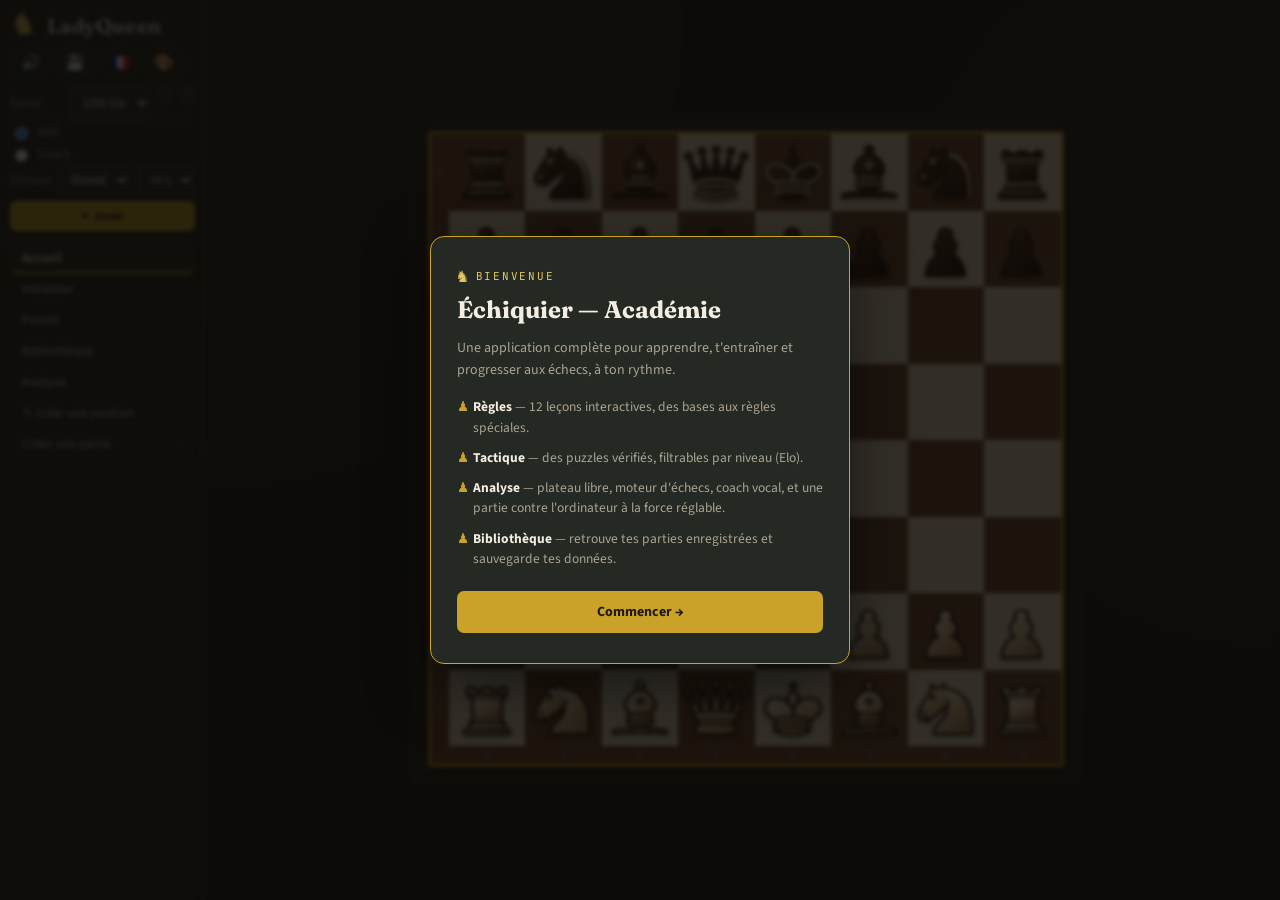
==== jeu.html @ d2151a6f "Page d'accueil LadyQueen (choix Android / ordinateur, referencement Google) ; le jeu passe sur jeu.h" ====
<!DOCTYPE html>
<html lang="fr">
<head>
<meta charset="UTF-8">
<meta name="viewport" content="width=device-width, initial-scale=1, viewport-fit=cover, maximum-scale=1">
<meta name="theme-color" content="#1B1F1D">
<script>
/* Android app (Capacitor): a launch screen with the big LadyQueen logo covers the page while it loads. */
(function () {
  try {
    if (window.Capacitor && window.Capacitor.isNativePlatform && window.Capacitor.isNativePlatform()) {
      document.documentElement.classList.add("is-native-app");
      var hide = function () {
        var el = document.getElementById("nativeSplash");
        if (!el || el.classList.contains("gone")) return;
        el.classList.add("gone");
        setTimeout(function () { if (el.parentNode) el.parentNode.removeChild(el); }, 600);
      };
      window.addEventListener("load", function () { setTimeout(hide, 1100); });
      setTimeout(hide, 4000); // safety net
    }
  } catch (e) {}
})();
</script>
<style>
.native-splash { display: none; }
.is-native-app .native-splash {
  display: flex; align-items: center; justify-content: center;
  position: fixed; inset: 0; z-index: 99999; background: #1B1F1D;
  transition: opacity 0.45s ease;
}
.native-splash.gone { opacity: 0; pointer-events: none; }
.native-splash img { width: min(70vw, 340px); height: auto; }
</style>
<title>Jouer à LadyQueen en ligne — échecs gratuits : leçons, puzzles, analyse</title>
<meta name="description" content="Apprends les échecs gratuitement en français : 12 leçons interactives, puzzles tactiques vérifiés, analyse de partie par moteur d'échecs, et une partie contre l'ordinateur au niveau réglable. Application installable, utilisable hors-ligne.">
<link rel="canonical" href="https://jelauchri-blip.github.io/LadyQueen/jeu.html">

<!-- Open Graph / réseaux sociaux -->
<meta property="og:type" content="website">
<meta property="og:site_name" content="LadyQueen">
<meta property="og:title" content="Échiquier — Académie | Cours d'échecs gratuit en français">
<meta property="og:description" content="Règles interactives, puzzles tactiques, analyse par moteur d'échecs et partie contre l'ordinateur — gratuit, en français, installable sur mobile.">
<meta property="og:image" content="https://jelauchri-blip.github.io/LadyQueen/icons/og-image.png">
<meta property="og:image:width" content="1200">
<meta property="og:image:height" content="630">
<meta property="og:locale" content="fr_FR">
<meta name="twitter:card" content="summary_large_image">
<meta name="twitter:title" content="Échiquier — Académie">
<meta name="twitter:description" content="Cours d'échecs gratuit en français : leçons, puzzles, analyse par moteur d'échecs.">
<meta name="twitter:image" content="https://jelauchri-blip.github.io/LadyQueen/icons/og-image.png">

<link rel="manifest" href="manifest.json">
<link rel="icon" href="icons/icon-192.png">
<link rel="apple-touch-icon" href="icons/icon-192.png">
<link rel="preconnect" href="https://fonts.googleapis.com">
<link rel="preconnect" href="https://fonts.gstatic.com" crossorigin>
<link href="https://fonts.googleapis.com/css2?family=Fraunces:opsz,wght@9..144,400;9..144,600;9..144,700&family=Source+Sans+3:wght@400;500;600;700&family=JetBrains+Mono:wght@400;500;600&display=swap" rel="stylesheet">
<link rel="stylesheet" href="css/style.css">
<script type="application/ld+json">
{
  "@context": "https://schema.org",
  "@type": "EducationalOrganization",
  "name": "Échiquier — Académie",
  "description": "Application pédagogique gratuite pour apprendre les échecs en français : règles, puzzles tactiques et analyse par moteur d'échecs.",
  "inLanguage": "fr",
  "applicationCategory": "EducationalApplication"
}
</script>
</head>
<body>
<div class="native-splash" id="nativeSplash" aria-hidden="true"><img src="icons/splash-logo.png" alt=""></div>

<div id="app">

  <div class="sidebar">

  <header class="topbar">
    <div class="brand">
      <span class="brand-glyph">♞</span>
      <div class="brand-text">
        <h1>LadyQueen</h1>
      </div>
    </div>
    <button id="installBtn" class="install-btn" hidden>Installer</button>
    <button id="soundToggleBtn" class="theme-btn" title="Activer/couper le son" aria-label="Activer ou couper le son">🔊</button>
    <button class="theme-btn" id="saveGameBtn" title="Enregistrer la partie" aria-label="Enregistrer la partie">💾</button>
    <button class="theme-btn" id="coachLangBtn" title="Langue du coach : Français" aria-label="Langue du coach">🇫🇷</button>
    <div class="theme-picker">
      <button id="themeBtn" class="theme-btn" title="Thème du plateau" aria-label="Changer le thème du plateau">🎨</button>
      <div id="themePanel" class="theme-panel" hidden>
        <p class="theme-panel-title">Thème du plateau</p>
        <div class="theme-swatch-row">
          <button class="theme-swatch-btn" data-theme="noyer">
            <span class="swatch"><i style="background:#E8DCC3"></i><i style="background:#6E4A32"></i></span> Noyer & laiton
          </button>
          <button class="theme-swatch-btn" data-theme="vert">
            <span class="swatch"><i style="background:#EEEED2"></i><i style="background:#6F9152"></i></span> Tournoi vert
          </button>
          <button class="theme-swatch-btn" data-theme="bleu">
            <span class="swatch"><i style="background:#DCE4EE"></i><i style="background:#3F5878"></i></span> Bleu marine
          </button>
          <button class="theme-swatch-btn" data-theme="rouge">
            <span class="swatch"><i style="background:#F0E2D4"></i><i style="background:#7A3030"></i></span> Rouge
          </button>
        </div>
        <div class="brightness-grid">
          <div class="brightness-row">
            <label for="brightnessSlider" title="Luminosité du plateau">Luminosité</label>
            <input type="range" id="brightnessSlider" min="60" max="140" value="100" step="5">
            <span class="brightness-value" id="brightnessValue">100%</span>
          </div>
          <div class="brightness-row">
            <label for="coordSizeSlider" title="Taille des repères (a-h, 1-8)">Taille</label>
            <input type="range" id="coordSizeSlider" min="7" max="16" value="9" step="1">
            <span class="brightness-value" id="coordSizeValue">9px</span>
          </div>
          <div class="brightness-row">
            <label for="coordContrastSlider" title="Contraste des repères">Contraste</label>
            <input type="range" id="coordContrastSlider" min="30" max="100" value="55" step="5">
            <span class="brightness-value" id="coordContrastValue">55%</span>
          </div>
        </div>
        <p class="theme-panel-title" style="margin-top:10px;">Style des pièces</p>
        <div class="piece-style-row">
          <button class="piece-style-btn" data-style="cburnett-classic">Cburnett — classique</button>
          <button class="piece-style-btn" data-style="cburnett-wood">Cburnett — bois</button>
        </div>
      </div>
    </div>
  </header>

  <button type="button" class="top-panel-toggle" id="topPanelToggle" aria-label="Afficher ou masquer Force, Jouer et le menu" title="Afficher / masquer le menu et Jouer">▾</button>

  <div class="sidebar-opponent" id="opponentSection">
    <div class="opponent-panel">
      <div id="opponentOptions" class="opponent-options">
        <div id="vsComputerSetup">
        <div class="opponent-row opponent-row-relative">
          <span class="opponent-label-group">
            <select id="mobileTabSelect" class="mobile-tab-select" aria-label="Navigation">
              <option value="accueil">Accueil</option>
              <option value="regles">Initiation</option>
              <option value="tactique">Puzzle</option>
              <option value="bibliotheque">Bibliothèque</option>
              <option value="analyse">Analyse</option>
              <option value="editor">✎ Créer une position</option>
              <option value="pgn">Coller une partie</option>
            </select>
            Force
          </span>
          <span class="opponent-row-controls">
            <select id="opponentEloSelect"></select>
            <button type="button" class="info-icon-btn" id="eloInfoBtn" aria-label="Informations sur ce niveau">i</button>
            <button type="button" class="info-icon-btn" id="creditsInfoBtn" aria-label="Crédits et licences">&copy;</button>
          </span>
          <p class="opponent-hint" id="opponentEloHint" hidden></p>
          <div class="opponent-hint" id="creditsHint" hidden>
            <p>Pièces d'échecs « Cburnett » : Colin M.L. Burnett, sous licence BSD 3 clauses / CC BY-SA 3.0 / GFDL — <a href="https://commons.wikimedia.org/wiki/Category:SVG_chess_pieces" target="_blank" rel="noopener">source</a>.</p>
            <p>Moteur d'analyse Stockfish, sous licence GPL-3.0 — <a href="https://github.com/official-stockfish/Stockfish" target="_blank" rel="noopener">code source</a>.</p>
            <p><a href="https://jelauchri-blip.github.io/LadyQueen/confidentialite.html" target="_blank" rel="noopener">Politique de confidentialité</a></p>
            <p id="adConsentRow" hidden><button type="button" class="btn-ghost" id="adConsentBtn">Gérer mes choix publicitaires</button></p>
          </div>
        </div>
        <div class="opponent-vsmode-row">
          <label title="Pas de retour en arrière"><input type="radio" name="vsComputerBehavior" value="defi" checked> Défi</label>
          <label title="Retour en arrière possible"><input type="radio" name="vsComputerBehavior" value="coach"> Coach</label>
        </div>
        <div class="opponent-row">
          <span>Chrono</span>
          <div class="opponent-row-controls">
            <select id="timeControlSelect">
              <option value="0">Illimité</option>
              <option value="1">1 min</option>
              <option value="3">3 min</option>
              <option value="5">5 min</option>
              <option value="10">10 min</option>
              <option value="15">15 min</option>
              <option value="30">30 min</option>
            </select>
            <select id="incrementSelect">
              <option value="0">+0 s</option>
              <option value="1">+1 s</option>
              <option value="2">+2 s</option>
              <option value="3">+3 s</option>
              <option value="4">+4 s</option>
              <option value="5">+5 s</option>
            </select>
          </div>
        </div>
        <button class="btn-primary" id="startVsComputerBtn">▶ Jouer</button>
        </div>
        <div class="clock-row" id="clockRow" hidden>
          <div class="clock-box" id="clockWhite"><span class="clock-label">Blancs</span><span class="clock-time">—</span></div>
          <div class="clock-box" id="clockBlack"><span class="clock-label">Noirs</span><span class="clock-time">—</span></div>
        </div>
      </div>
    </div>
  </div>

  <nav class="tabs" aria-label="Navigation principale">
    <button class="tab-btn active" data-tab="accueil">
      Accueil
    </button>
    <button class="tab-btn" data-tab="regles">
      Initiation
    </button>
    <button class="tab-btn" data-tab="tactique">
      Puzzle
    </button>
    <button class="tab-btn" data-tab="bibliotheque">
      Bibliothèque
    </button>
    <button class="tab-btn" data-tab="analyse">
      Analyse
    </button>
    <button class="tab-btn sidebar-action-btn" id="openEditorBtn">
      ✎ Créer une position
    </button>
    <details id="setupControls" class="setup-controls sidebar-action-group">
      <summary class="tab-btn">Coller une partie</summary>
      <div class="pgn-row">
        <label for="pgnInput" class="sr-only">Coller une partie (PGN)</label>
        <div class="pgn-input-row">
          <textarea id="pgnInput" rows="2" spellcheck="false" placeholder="1. e4 e5 2. Nf3 Nc6 3. Bb5 ..."></textarea>
          <button class="btn-ghost" id="loadPgnBtn">Charger</button>
        </div>
      </div>
    </details>
  </nav>

  </div>

  <div class="resize-handle resize-handle-sidebar" id="sidebarResizeHandle" title="Glisser pour redimensionner"></div>

  <div class="content-col">

  <main id="views">

    <!-- ACCUEIL -->
    <section id="view-accueil" class="view active">
      <div class="home-layout">
        <div class="game-panel">
          <div id="homeBoardMount"></div>
        </div>
      </div>
    </section>

    <!-- REGLES -->
    <section id="view-regles" class="view">
      <div class="lesson-layout">
        <aside class="lesson-nav" id="lessonNav" aria-label="Liste des leçons"></aside>
        <div class="lesson-content" id="lessonContent"></div>
      </div>
    </section>

    <!-- TACTIQUE -->
    <section id="view-tactique" class="view">
      <div class="puzzle-header">
        <div class="puzzle-filters" id="puzzleFilters">
          <button class="filter-chip active" data-theme="all">Tous</button>
          <button class="filter-chip" data-theme="mat1">Mat en 1</button>
          <button class="filter-chip" data-theme="mat2">Mat en 2</button>
          <button class="filter-chip" data-theme="fourchette">Fourchette</button>
        </div>
        <div class="puzzle-elo-filter">
          <label for="puzzleEloFilter">Difficulté<span class="lbl-long"> (Elo max.)</span></label>
          <select id="puzzleEloFilter"></select>
        </div>
        <button class="btn-ghost" id="lichessLoadBtn">↓ Charger depuis Lichess</button>
      </div>

      <div class="puzzle-layout">
        <div class="puzzle-board-col">
          <div id="puzzleBoardMount"></div>
          <div class="puzzle-status" id="puzzleStatus"></div>
        </div>
        <div class="puzzle-side-col">
          <span class="theme-pill" id="puzzleTheme">—</span>
          <p class="puzzle-instruction" id="puzzleInstruction">Chargement…</p>
          <div class="puzzle-actions">
            <button class="btn-ghost" id="hintBtn">Indice</button>
            <button class="btn-ghost" id="resetPuzzleBtn">Recommencer</button>
            <button class="btn-primary" id="nextPuzzleBtn">Puzzle suivant →</button>
          </div>
          <div class="puzzle-explanation" id="puzzleExplanation" hidden></div>
        </div>
      </div>
    </section>

    <!-- ANALYSE -->
    <section id="view-analyse" class="view">
      <div class="analyse-layout">
        <div class="analyse-board-col">
          <div class="board-wrap">
            <div id="evalBarVert" class="eval-bar-vert" hidden title="Évaluation de la position">
              <div class="eval-bar-vert-fill" id="evalBarVertFill"></div>
            </div>
            <div class="board-stage">
              <div id="analyseBoardMount"></div>
              <div class="board-confetti" aria-hidden="true">
                <span class="confetti-piece"></span>
                <span class="confetti-piece"></span>
                <span class="confetti-piece"></span>
                <span class="confetti-piece"></span>
                <span class="confetti-piece"></span>
                <span class="confetti-piece"></span>
                <span class="confetti-piece"></span>
                <span class="confetti-piece"></span>
                <span class="confetti-piece"></span>
                <span class="confetti-piece"></span>
                <span class="confetti-piece"></span>
                <span class="confetti-piece"></span>
                <span class="confetti-piece"></span>
                <span class="confetti-piece"></span>
              </div>
              <div id="gameResultBanner" class="game-result-banner" hidden></div>
            </div>
          </div>
          <div class="board-actions-row">
            <span class="material-count" id="materialWhite" title="Points capturés par les Blancs"></span>
            <div class="nav-controls">
              <button class="btn-ghost nav-btn resign-btn" id="resignBtn" title="Abandonner la partie" aria-label="Abandonner la partie" hidden>🏳</button>
              <button class="btn-ghost nav-btn" id="navFirstBtn" title="Début">⏮</button>
              <button class="btn-ghost nav-btn" id="navPrevBtn" title="Coup précédent">◀</button>
              <button class="btn-ghost nav-btn" id="flipBtn" title="Retourner le plateau">↕</button>
              <button class="btn-ghost nav-btn" id="navNextBtn" title="Coup suivant">▶</button>
              <button class="btn-ghost nav-btn" id="navLastBtn" title="Dernier coup joué">⏭</button>
              <button class="btn-ghost nav-btn" id="helpMoveBtn" title="Aide : meilleur coup" aria-label="Aide : quelle est la meilleure solution ?">💡</button>
            </div>
            <span class="material-count" id="materialBlack" title="Points capturés par les Noirs"></span>
          </div>
          <div class="alt-line-bar" id="altLineBar" hidden>
            <span id="altLineText">Variante</span>
            <button type="button" class="btn-ghost" id="altLineBackBtn" title="Revenir à la partie d'origine, à l'endroit où tu as dévié">↩ Revenir à la partie</button>
          </div>
          <div id="editorMount" class="editor-mount" hidden></div>
        </div>

        <div class="analyse-side-col">
          <details class="side-section side-section-engine" name="sideAccordion">
          <summary>Moteur &amp; coach</summary>
          <div class="engine-main-row">
            <span class="engine-main-label" title="Moteur d'analyse">Moteur</span>
            <label class="switch">
              <input type="checkbox" id="engineToggle" aria-label="Moteur d'analyse">
              <span class="slider"></span>
            </label>
            <label class="engine-time-label" for="depthSelect" title="Temps de réflexion du moteur par position">Réflexion</label>
            <select id="depthSelect">
              <option value="rapide">1 s</option>
              <option value="equilibre">3 s</option>
              <option value="approfondi">10 s</option>
            </select>
            <button type="button" class="side-close-btn" id="engineCloseBtn" aria-label="Refermer Moteur et coach">▾</button>
          </div>
          <div class="engine-toggle-row">
            <span title="Commente chaque coup">🎙️ Coach en direct</span>
            <label class="switch">
              <input type="checkbox" id="liveCoachToggle" aria-label="Coach en direct (commente chaque coup)">
              <span class="slider"></span>
            </label>
          </div>
          <div class="engine-toggle-row">
            <span title="Allume l'ampoule quand un mat forcé (jusqu'à 6 coups) ou un échange gagnant est repéré">💡 Signaux tactiques</span>
            <label class="switch">
              <input type="checkbox" id="tacticSignalsToggle" checked aria-label="Signaux tactiques (mat forcé, échange gagnant)">
              <span class="slider"></span>
            </label>
          </div>
          <div class="engine-readout">
            <div id="engineStatus" class="engine-status">Moteur désactivé</div>
            <div id="evalBar" class="eval-bar" hidden>
              <div class="eval-bar-fill" id="evalBarFill"></div>
            </div>
            <div id="engineOutput" class="engine-output"></div>
          </div>
          <div class="help-row">
            <button class="btn-ghost coach-btn" id="helpSpeakBtn" hidden title="Écouter l'explication">🔊</button>
          </div>
          <div id="moveExplanation" class="move-explanation" hidden></div>
          </details>

          <details class="side-section" id="fullGameSection" name="sideAccordion">
          <summary>Analyse complète de la partie</summary>
          <div class="fullgame-panel">
            <div class="fullgame-controls">
              <button class="btn-primary" id="analyzeGameBtn">Analyser coup par coup</button>
              <button type="button" class="side-close-btn" id="fullGameCloseBtn" aria-label="Refermer l'analyse complète">▾</button>
            </div>
            <div id="fullgameProgress" class="fullgame-progress" hidden></div>
            <div id="fullgameResults" class="fullgame-results"></div>
          </div>
          </details>

          <details id="editorControlsMount" class="side-section" name="sideAccordion" hidden>
          <summary>Placer les pièces</summary>
          </details>
          <div class="resize-handle resize-handle-height" id="sideColHeightHandle" title="Glisser pour étirer"></div>
        </div>

        <div class="resize-handle resize-handle-analyse handle-side-movelist" id="sideMovelistResizeHandle" title="Glisser pour redimensionner"></div>

        <div class="movelist-wrap">
          <p class="eyebrow">Coups joués <button type="button" class="info-icon-btn legend-info-btn" aria-label="Comment lire les coups" title="Comment lire les coups">i</button></p>
          <div id="variationStrip" class="variation-strip" hidden></div>
          <ol id="moveList" class="movelist"></ol>
        </div>
      </div>
    </section>

    <!-- BIBLIOTHEQUE -->
    <section id="view-bibliotheque" class="view">
      <p class="eyebrow">Parties enregistrées</p>
      <div id="libraryActions" class="library-actions" hidden>
        <button class="btn-primary" id="libOpenSelectedBtn">Ouvrir et analyser →</button>
        <button class="btn-ghost" id="libRenameSelectedBtn" title="Renommer la partie sélectionnée" aria-label="Renommer la partie sélectionnée">✎</button>
        <button class="btn-ghost" id="libDeleteSelectedBtn" title="Supprimer la partie sélectionnée" aria-label="Supprimer la partie sélectionnée">🗑</button>
      </div>
      <div id="libraryList" class="library-list"></div>

      <div class="backup-panel">
        <p class="eyebrow">Sauvegarde des données</p>
        <p class="backup-desc">Progression des leçons, puzzles résolus, bibliothèque de parties et préférences — tout reste stocké uniquement sur cet appareil. Exporte un fichier de sauvegarde avant de changer de téléphone ou de vider ton navigateur.</p>
        <div class="backup-actions">
          <button class="btn-ghost" id="exportDataBtn">⬇ Exporter mes données</button>
          <button class="btn-ghost" id="copyGamesBtn" title="Copie toutes tes parties sous forme de texte, à coller dans un message (WhatsApp, mail…)">📋 Copier mes parties</button>
          <button class="btn-ghost" id="pasteGamesBtn" title="Colle ici le texte copié depuis un autre appareil pour ajouter ses parties">📥 Coller des parties</button>
          <button class="btn-ghost" id="addGamesBtn" title="Ajoute les parties du fichier à celles de cet appareil, sans rien remplacer">➕ Ajouter les parties d'un fichier</button>
          <button class="btn-ghost" id="importDataBtn" title="Remplace toutes les données de cet appareil par celles du fichier">⬆ Tout restaurer (remplace)</button>
          <input type="file" id="importDataInput" accept="application/json" hidden>
          <input type="file" id="addGamesInput" hidden>
        </div>
        <div class="paste-games" id="pasteGamesBox" hidden>
          <textarea id="pasteGamesArea" rows="4" spellcheck="false" placeholder="Colle ici le texte copié (« LadyQueen-parties: … »)"></textarea>
          <button class="btn-ghost" id="pasteGamesAddBtn">Ajouter</button>
        </div>
        <p class="backup-status" id="backupStatus"></p>
      </div>
    </section>

  </main>

  <div id="legendBubble" class="legend-bubble" hidden role="dialog" aria-label="Comment lire les coups">
    <button type="button" class="legend-close" id="legendCloseBtn" aria-label="Fermer">×</button>
    <p class="legend-title">Comment lire les coups</p>
    <ul>
      <li><b>R D T F C P</b> : roi, dame, tour, fou, cavalier, pion. Dans la liste des coups, un pion n'a pas de lettre (« e4 »).</li>
      <li><b>x</b> : prend (« Fxc5 » : le fou prend en c5).</li>
      <li><b>+</b> : échec. <b>#</b> : échec et mat.</li>
      <li id="legendErrorItem"><b>E</b> : erreur (« E 2 / 7 » = la 2e erreur sur 7 repérées dans la partie).</li>
      <li>Note d'un coup : <b>!!</b> excellent · <b>?!</b> imprécision · <b>?</b> erreur · <b>??</b> gaffe.</li>
    </ul>
  </div>


  </div>

  <div id="onboardingOverlay" class="onboarding-overlay" hidden>
    <div class="onboarding-card">
      <div class="onboarding-brand"><span class="brand-glyph">♞</span> Bienvenue</div>
      <h2>Échiquier — Académie</h2>
      <p class="onboarding-intro">Une application complète pour apprendre, t'entraîner et progresser aux échecs, à ton rythme.</p>
      <ul class="onboarding-list">
        <li><b>Règles</b> — 12 leçons interactives, des bases aux règles spéciales.</li>
        <li><b>Tactique</b> — des puzzles vérifiés, filtrables par niveau (Elo).</li>
        <li><b>Analyse</b> — plateau libre, moteur d'échecs, coach vocal, et une partie contre l'ordinateur à la force réglable.</li>
        <li><b>Bibliothèque</b> — retrouve tes parties enregistrées et sauvegarde tes données.</li>
      </ul>
      <button class="btn-primary" id="onboardingCloseBtn">Commencer →</button>
    </div>
  </div>
</div>

<div class="layout-confirm-bar" id="layoutConfirmBar" hidden>
  <span>Nouvelle disposition</span>
  <button class="btn-ghost" id="layoutResetBtn">↺ Annuler</button>
  <button class="btn-primary" id="layoutValidateBtn">✓ Valider</button>
</div>

<!-- Outside #app/.view on purpose: a .view's `animation: fadein` (which
     animates `transform`) makes browsers treat it as a containing block for
     position:fixed descendants, throwing off this grip's viewport-relative
     coordinates by however far that .view sits from the real viewport
     origin. Placed here, position:fixed math stays correct. -->
<div class="resize-corner-grip" id="boardCornerGrip" title="Glisser pour agrandir/rétrécir le plateau"></div>
<div class="move-grip" id="boardMoveGrip" title="Glisser pour déplacer le plateau"></div>
<div class="move-grip" id="sideColMoveGrip" title="Glisser pour déplacer Moteur &amp; coach"></div>
<div class="move-grip" id="movelistMoveGrip" title="Glisser pour déplacer Coups joués"></div>

<script type="module" src="js/app.js"></script>
</body>
</html>
---- css/style.css ----
:root {
  --bg-deep: #1B1F1D;
  --bg-panel: #242923;
  --bg-panel-raised: #2B3129;
  --wood-dark: #6E4A32;
  --wood-light: #E8DCC3;
  --brass: #C9A227;
  --brass-soft: #E4C766;
  --ink: #F3EEE1;
  --ink-dim: #ABA492;
  --ink-faint: #726C5E;
  --success: #7DA482;
  --error: #C06A5C;
  --border-soft: rgba(243, 238, 225, 0.10);
  --font-display: "Fraunces", Georgia, serif;
  --font-body: "Source Sans 3", system-ui, sans-serif;
  --font-mono: "JetBrains Mono", ui-monospace, monospace;
  --radius: 10px;
}

[data-board-theme="vert"] { --wood-dark: #6F9152; --wood-light: #EEEED2; }
[data-board-theme="bleu"] { --wood-dark: #3F5878; --wood-light: #DCE4EE; }
[data-board-theme="rouge"] { --wood-dark: #7A3030; --wood-light: #F0E2D4; }

* { box-sizing: border-box; }

/* Keeps a label available to screen readers without showing it visually —
   for cases where a visible heading right above already says the same thing. */
.sr-only {
  position: absolute; width: 1px; height: 1px; padding: 0; margin: -1px;
  overflow: hidden; clip: rect(0, 0, 0, 0); white-space: nowrap; border: 0;
}

html, body {
  margin: 0;
  padding: 0;
  background: var(--bg-deep);
  color: var(--ink);
  font-family: var(--font-body);
  -webkit-tap-highlight-color: transparent;
  overflow-x: hidden; /* safety net: nothing in this app should ever need horizontal scroll */
}

/* Kiosk layout: the app window (header/tabs/footer) is pinned to the
   viewport height so it's always fully visible without page-level scroll —
   only the content area between the tabs and the footer scrolls, and only
   when a given view's content genuinely doesn't fit (e.g. a long move list
   or full-game analysis). height:100vh is the fallback for browsers without
   dvh support; the dvh rule right after overrides it where available so
   mobile browser chrome doesn't clip the bottom. */
html, body { height: 100%; overflow-y: hidden; }
/* Android app: the AdMob banner covers the bottom strip; the page keeps it free. */
body.has-ad-banner { padding-bottom: var(--ad-banner-h, 0px); box-sizing: border-box; }
body {
  height: 100vh;
  height: 100dvh;
  display: flex;
  flex-direction: column;
  align-items: center;
  background-image:
    radial-gradient(circle at 15% 0%, rgba(201,162,39,0.06), transparent 45%),
    radial-gradient(circle at 100% 30%, rgba(201,162,39,0.04), transparent 40%);
}

h1, h2, h3 { font-family: var(--font-display); margin: 0; }

#app {
  max-width: 980px; width: 100%; flex: 1 1 auto; min-height: 0;
  display: flex; flex-direction: column;
}

.content-col { display: flex; flex-direction: column; flex: 1 1 auto; min-height: 0; min-width: 0; }
.sidebar { position: relative; }

/* ---------- RESIZE HANDLES (drag to resize sidebar / Analyse columns) ----------
   16px hit target (not just a 1-2px line) so it's easy to actually grab with
   a real mouse, especially under Windows display scaling — a thin 8px strip
   proved too fiddly to reliably click. The line + grip dots stay visible at
   rest (not hover-only) so there's something to see before you even try. */
.resize-handle {
  display: none; flex: none; width: 16px; position: relative; cursor: col-resize;
  touch-action: none; z-index: 5; align-items: center; justify-content: center;
}
.resize-handle::after {
  content: ""; position: absolute; top: 0; bottom: 0; left: 50%; width: 3px;
  background: var(--border-soft); transform: translateX(-50%); border-radius: 2px;
}
.resize-handle::before {
  content: "⋮⋮"; position: relative; z-index: 1; color: var(--ink-faint); font-size: 11px;
  letter-spacing: -2px; line-height: 1; pointer-events: none;
}
.resize-handle:hover::after, .resize-handle.dragging::after { background: var(--brass); width: 4px; }
.resize-handle:hover::before, .resize-handle.dragging::before { color: var(--brass); }
/* Horizontal variant (drags height, not width) — same handle, rotated. */
.resize-handle-height {
  width: 100%; height: 16px; cursor: row-resize; margin-top: 8px;
}
.resize-handle-height::after {
  top: 50%; bottom: auto; left: 0; right: 0; width: auto; height: 3px;
  transform: translateY(-50%);
}
.resize-handle-height::before { content: "⋯"; }
@media (min-width: 861px) {
  .resize-handle-sidebar { display: flex; }
  .resize-handle-height { display: flex; }
}
@media (min-width: 1180px) { .resize-handle-analyse { display: flex; align-self: stretch; } }

/* Corner grip for the board — like the resize corner of an OS window/a
   <textarea>: a fixed-position 24x24 square, kept aligned to the board's
   live bottom-right corner by js/layoutResize.js (the board isn't a static
   element — it's re-created by board.js/positionEditor.js — so its position
   can't just be expressed in CSS relative to a parent). Diagonal stripes are
   the universal "drag to resize" affordance, more recognizable than a plain
   edge line. */
.resize-corner-grip {
  display: none; position: fixed; width: 24px; height: 24px; cursor: nwse-resize;
  z-index: 8; touch-action: none;
}
.resize-corner-grip::after {
  content: ""; position: absolute; right: 3px; bottom: 3px; width: 15px; height: 15px;
  background-image: repeating-linear-gradient(
    135deg, var(--brass) 0 2px, transparent 2px 5px
  );
  -webkit-mask-image: linear-gradient(135deg, transparent 40%, black 40%);
  mask-image: linear-gradient(135deg, transparent 40%, black 40%);
  opacity: 0.75;
}
.resize-corner-grip:hover::after, .resize-corner-grip.dragging::after { opacity: 1; }
@media (min-width: 1180px) { .resize-corner-grip { display: block; } }

/* Move handle for the board — a small 4-way-arrow grip pinned to the board's
   top-left corner (positioned the same dynamic way as .resize-corner-grip).
   Dragging it nudges the board + its actions/nav rows as one unit via
   .analyse-board-col's transform, independent of the resize corner. */
.move-grip {
  display: none; position: fixed; width: 26px; height: 26px; cursor: move;
  z-index: 8; touch-action: none; align-items: center; justify-content: center;
  background: var(--bg-panel-raised); border: 1px solid var(--brass); border-radius: 999px;
  box-shadow: 0 4px 10px rgba(0,0,0,0.4); opacity: 0.85;
}
.move-grip::after { content: "✥"; color: var(--brass); font-size: 13px; line-height: 1; pointer-events: none; }
.move-grip:hover, .move-grip.dragging { opacity: 1; }
@media (min-width: 1180px) { .move-grip { display: flex; } }

/* Double-clicking any handle locks the whole layout (js/layoutResize.js) —
   every handle disappears instead of just closing/resetting, so nothing can
   be nudged by accident once the sizing suits you. The elements stay in the
   DOM at the same position/size, still clickable, just invisible — double-
   clicking that same spot again brings everything back. */
body.layout-locked .resize-handle,
body.layout-locked .resize-corner-grip,
body.layout-locked .move-grip {
  opacity: 0;
}
.layout-confirm-bar {
  position: fixed; bottom: 16px; left: 50%; transform: translateX(-50%); z-index: 50;
  display: flex; align-items: center; gap: 10px; background: var(--bg-panel-raised);
  border: 1px solid var(--brass); border-radius: 999px; padding: 8px 10px 8px 16px;
  box-shadow: 0 8px 24px rgba(0,0,0,0.5); font-size: 12.5px; color: var(--ink-dim);
}
.layout-confirm-bar[hidden] { display: none; }
.layout-confirm-bar button { font-size: 12px; padding: 6px 12px; }

/* ---------- SIDEBAR LAYOUT (desktop) ----------
   Below 861px the app keeps its original phone/tablet layout: topbar row
   + horizontal tab strip, both stacked above the views, #app capped at
   980px. At 861px+ there's room for a permanent left-hand nav column
   (like chess.com) instead of top tabs, and the whole app can use much
   more of the screen instead of sitting in a narrow centered strip. */
@media (min-width: 861px) {
  #app { max-width: 1600px; flex-direction: row; align-items: stretch; }
  .sidebar {
    width: var(--sidebar-w, 195px); flex: none; display: flex; flex-direction: column;
    background: var(--bg-panel); /* border-right removed: the resize handle draws its own line ~8px further right, so keeping both looked like two parallel lines */
    overflow-y: auto; overflow-x: hidden;
    /* A visible native scrollbar was tried here to hint that content
       continues below on a short window, but it eats ~12px of width out of
       this already-narrow (195px default) column, which was enough to wrap
       the topbar's 4 icons onto 2 lines. scrollbar-width:none costs no
       layout width — still scrollable (wheel/trackpad) — and the ::after
       fade below gives the same "more below" cue instead. */
    scrollbar-width: none;
    position: relative;
  }
  .sidebar::-webkit-scrollbar { display: none; }
  /* Sticks to the bottom of the scrollable area (not the viewport) and fades
     out, hinting more content is scrollable below without costing any width. */
  .sidebar::after {
    content: ""; position: sticky; bottom: 0; left: 0; display: block;
    height: 20px; margin-top: -20px; pointer-events: none;
    background: linear-gradient(transparent, var(--bg-panel));
  }
  .topbar { flex-wrap: wrap; }
  .topbar .brand { width: 100%; }
  .tabs {
    flex-direction: column;
    border-bottom: 1px solid var(--border-soft); overflow-x: visible;
  }
  .tab-btn { width: 100%; justify-content: flex-start; border-radius: 8px; border-bottom: none; }
  .tab-btn.active { background: var(--bg-panel-raised); border-bottom-color: transparent; }
  /* Match the sidebar's own width exactly instead of a separate fixed number
     — the two drifting apart (this panel narrower than .sidebar) is what
     made it stop lining up flush with the nav below it. The extra `.sidebar`
     ancestor here isn't just for scoping: it also raises this rule's
     specificity above the base `.theme-panel` width rule below it in the
     file, since a later media query alone doesn't win a cascade tie against
     an unconditional rule that simply comes after it in source order. */
  .sidebar .theme-panel { width: 100%; }
}

.topbar, .tabs, .sidebar-opponent { flex: none; }

/* ---------- ADVERSAIRE (sidebar, always visible above "Accueil") ---------- */
.sidebar-opponent { padding: 0 16px 12px; }
.sidebar-opponent .opponent-panel { background: var(--bg-panel-raised); margin-bottom: 0; }
@media (min-width: 861px) {
  .sidebar-opponent { padding: 0 0 8px 10px; border-bottom: 1px solid var(--border-soft); }
  /* One flat panel instead of a card nested inside the sidebar section: the
     card's own border/background/padding were a second layer of inset on
     top of .sidebar-opponent's, which is what kept pushing "Jouer" away
     from the resize handle even after .sidebar-opponent's own padding was
     fixed. .sidebar-opponent is now the only "window" — its content sits
     directly in it, right-padding only what's needed to clear the handle. */
  .sidebar-opponent .opponent-panel {
    background: none; border: none; border-radius: 0; padding: 0;
  }
}
/* overflow-x explicit (not left to default 'visible'): with only overflow-y
   set, CSS silently upgrades overflow-x to 'auto' too (visible + non-visible
   on the other axis isn't a valid combination per spec) — meaning this
   element got its own independent horizontal scrollbar the moment its
   content ran a little wide, even though `html, body` already declare
   overflow-x:hidden as a deliberate site-wide "never scroll sideways" rule
   right above. That mismatch was invisible in most testing (nothing to
   measure it against) and only showed up as a stray scrollbar under the
   board on a real narrow-effective-width screen. */
#views { flex: 1 1 auto; min-height: 0; overflow-y: auto; overflow-x: hidden; }

/* ---------- ONBOARDING ---------- */
.onboarding-overlay {
  position: fixed; inset: 0; background: rgba(10,8,5,0.82); z-index: 100;
  display: flex; align-items: center; justify-content: center; padding: 20px;
  backdrop-filter: blur(2px);
}
.onboarding-overlay[hidden] { display: none; }
.onboarding-card {
  background: var(--bg-panel); border: 1px solid var(--brass); border-radius: 14px;
  padding: 30px 26px; max-width: 420px; width: 100%; box-shadow: 0 20px 60px rgba(0,0,0,0.5);
}
.onboarding-brand { font-family: var(--font-mono); font-size: 11px; text-transform: uppercase; letter-spacing: 0.16em; color: var(--brass-soft); display: flex; align-items: center; gap: 6px; margin-bottom: 10px; }
.onboarding-brand .brand-glyph { font-size: 18px; }
.onboarding-card h2 { font-size: 24px; margin-bottom: 10px; }
.onboarding-intro { font-size: 14px; color: var(--ink-dim); line-height: 1.55; margin-bottom: 16px; }
.onboarding-list { list-style: none; padding: 0; margin: 0 0 22px; display: flex; flex-direction: column; gap: 10px; }
.onboarding-list li { font-size: 13.5px; color: var(--ink-dim); line-height: 1.5; padding-left: 16px; position: relative; }
.onboarding-list li::before { content: "♟"; position: absolute; left: 0; color: var(--brass); }
.onboarding-list b { color: var(--ink); }
#onboardingCloseBtn { width: 100%; }

/* ---------- TOPBAR ---------- */
.topbar {
  display: flex; align-items: center; justify-content: space-between;
  padding: 18px 20px 8px;
}
@media (min-width: 861px) {
  /* Left/right padding trimmed from 14px: at the default 195px sidebar
     width, the 4 toolbar icons (🔊💾🏳️🎨, each ~38-44px) summed to just
     3px more than the row had room for, which silently wrapped the last
     one onto its own second line instead of all four sitting together. */
  .topbar { row-gap: 8px; padding: 10px 10px 8px; }
}
/* Phone-only nav: replaces the horizontally-scrolling .tabs strip (a
   scrollbar for it kept showing on some Android browsers no matter what CSS
   asked for — a native select has no scrollable strip to begin with, so
   nothing to hide). Moved out of the topbar (it didn't have room there
   alongside the brand text and the 4 icons) into the "Force" row instead —
   only reachable while that row is visible (i.e. no game actively running),
   which is an acceptable trade since "Abandonner" is always right there to
   back out of a game first. */
.mobile-tab-select { display: none; }
@media (max-width: 760px) {
  .mobile-tab-select {
    /* A native <select>'s closed-box width defaults to its WIDEST <option>
       in most engines (here "✎ Créer une position"), not the one currently
       shown — without a cap it rendered wide enough to overlap its
       neighbors. flex-shrink so it also yields first if the row is tighter
       than this. */
    display: block; max-width: 92px; flex-shrink: 1; min-width: 0;
    overflow: hidden; text-overflow: ellipsis; white-space: nowrap;
    background: var(--bg-panel-raised); border: 1px solid var(--border-soft);
    color: var(--ink); font-family: var(--font-body); font-size: 12px; font-weight: 600;
    padding: 6px 6px; border-radius: 999px; cursor: pointer;
  }
}
.brand { display: flex; align-items: center; gap: 10px; }
.brand-glyph { font-size: 30px; color: var(--brass-soft); line-height: 1; }
.brand-text h1 { font-size: 20px; font-weight: 600; letter-spacing: 0.02em; }
.brand-sub { font-size: 11px; text-transform: uppercase; letter-spacing: 0.16em; color: var(--ink-dim); }
.install-btn {
  background: transparent; border: 1px solid var(--brass); color: var(--brass-soft);
  font-family: var(--font-body); font-size: 13px; padding: 7px 14px; border-radius: 999px;
  cursor: pointer;
}

/* ---------- THEME PICKER ---------- */
.theme-picker { position: static; }
.theme-btn {
  background: transparent; border: 1px solid var(--border-soft); color: var(--ink);
  font-size: 16px; padding: 6px 10px; border-radius: 999px; cursor: pointer; line-height: 1;
}
.theme-btn:hover { border-color: var(--brass); }
.theme-panel {
  /* Positioned relative to .sidebar (the nearest non-static ancestor) — must
     stay at or under the sidebar's own width (195px), otherwise it overflows
     past the sidebar's right edge and .sidebar's overflow-x:hidden silently
     clips it (cut off slider value labels: "100%" rendering as just "10"). */
  position: absolute; left: 0; z-index: 20;
  width: 185px; max-width: calc(100vw - 24px);
  background: var(--bg-panel-raised); border: 1px solid var(--border-soft);
  padding: 10px; display: flex; flex-direction: column; gap: 4px;
  box-shadow: 0 12px 28px rgba(0,0,0,0.45);
}
/* Desktop only: the swatch/slider/piece-style buttons should reach the
   panel's true right edge (matching Accueil/Jouer, which have no such
   inset) instead of stopping short at this padding — this was the real
   remaining mismatch: content elsewhere in the sidebar reaches the edge,
   theme-panel content didn't, so they visibly disagreed. */
@media (min-width: 861px) {
  .theme-panel { padding-right: 6px; }
}
.theme-panel[hidden] { display: none; }
.theme-panel-title {
  font-family: var(--font-mono); font-size: 10.5px; text-transform: uppercase; letter-spacing: 0.1em;
  color: var(--ink-dim); margin: 2px 6px 6px;
}
.theme-swatch-row { display: flex; flex-direction: column; gap: 0; }
.theme-swatch-btn {
  display: flex; align-items: center; gap: 10px; background: none; border: none; color: var(--ink);
  font-family: var(--font-body); font-size: 13px; padding: 7px 8px; border-radius: 7px; cursor: pointer;
  text-align: left;
}
.theme-swatch-btn:hover { background: rgba(201,162,39,0.10); }
.theme-swatch-btn.active { background: rgba(201,162,39,0.18); }
.theme-swatch-btn .swatch { display: flex; width: 22px; height: 22px; border-radius: 5px; overflow: hidden; border: 1px solid rgba(0,0,0,0.3); flex: none; }
.theme-swatch-btn .swatch i { width: 50%; height: 100%; font-style: normal; }
.brightness-grid { display: flex; flex-direction: column; gap: 0; }
.brightness-row {
  margin-top: 8px; padding-top: 10px; border-top: 1px solid var(--border-soft);
  display: flex; flex-direction: column; gap: 6px;
}
.brightness-row label { font-family: var(--font-mono); font-size: 10.5px; text-transform: uppercase; letter-spacing: 0.08em; color: var(--ink-dim); }
.brightness-row input[type="range"] { width: 100%; accent-color: var(--brass); }
.brightness-value { font-family: var(--font-mono); font-size: 11px; color: var(--brass-soft); text-align: right; }
.piece-style-row { display: flex; flex-direction: column; gap: 0; }
.piece-style-btn {
  display: block; width: 100%; text-align: left; background: none; border: none; color: var(--ink);
  font-family: var(--font-body); font-size: 13px; padding: 7px 8px; border-radius: 7px; cursor: pointer;
}
.piece-style-btn:hover { background: rgba(201,162,39,0.10); }
.piece-style-btn.active { background: rgba(201,162,39,0.18); color: var(--brass-soft); font-weight: 600; }

/* ---------- TABS ---------- */
.tabs {
  display: flex; gap: 4px; padding: 10px 16px 0; overflow-x: auto;
  /* The gray bar the user kept seeing under the tab strip wasn't a border —
     it was the browser's own horizontal scrollbar track for this
     overflow-x:auto row. Hidden here the same way as the sidebar's vertical
     one: still scrollable by touch/wheel, just not drawn. */
  scrollbar-width: none;
}
.tabs::-webkit-scrollbar { display: none; }
@media (max-width: 760px) {
  /* Replaced by .mobile-tab-select in the topbar on phone widths. */
  .tabs { display: none; }
}
.tab-btn {
  background: none; border: none; color: var(--ink-dim); font-family: var(--font-body);
  font-size: 14px; font-weight: 600; padding: 10px 14px 12px; cursor: pointer;
  border-bottom: 2px solid transparent; white-space: nowrap; display: flex; align-items: center; gap: 7px;
}
.tab-btn.active { color: var(--ink); border-bottom-color: var(--brass); }
@media (min-width: 861px) {
  .tabs { gap: 1px; padding: 4px 0 4px 10px; }
  .tab-btn { padding: 5px 12px; font-size: 13px; }
}

/* ---------- SIDEBAR SHORTCUTS: Créer une position / Position de départ
   (moved out of the Analyse board column, listed right after Bibliothèque
   so they're reachable from any tab; kept smaller than the main 5 tabs
   since they're secondary actions, not views) ---------- */
.sidebar-action-btn { font-size: 12.5px; padding: 6px 12px; }
.sidebar-action-group { margin: 0; padding: 0; }
.sidebar-action-group summary {
  font-size: 12.5px; padding: 6px 12px; margin: 0; list-style: none;
}
.sidebar-action-group summary::-webkit-details-marker { display: none; }
.sidebar-action-group summary::after {
  content: "▸"; margin-left: auto; font-size: 11px; color: var(--ink-faint);
  transition: transform 0.15s ease;
}
.sidebar-action-group[open] summary::after { transform: rotate(90deg); }
.sidebar-action-group .pgn-row { max-width: none; padding: 4px 12px 10px; }
@media (min-width: 861px) {
  .sidebar-action-btn { padding: 5px 12px; }
  .sidebar-action-group summary { padding: 5px 12px; }
}

/* ---------- VIEWS ---------- */
.view { display: none; padding: 8px 18px 10px; animation: fadein 0.25s ease; }
.view.active { display: block; }
@keyframes fadein { from { opacity: 0; transform: translateY(4px);} to { opacity: 1; transform: none; } }

.eyebrow {
  font-family: var(--font-mono); font-size: 11px; text-transform: uppercase;
  letter-spacing: 0.14em; color: var(--brass-soft); margin: 0 0 8px;
}

/* ---------- HOME (jeu réel) ---------- */
/* Vertically centers the home board+button within the available height
   instead of sitting at the top with a large empty gap above the footer.
   margin:auto (not align-items:center on the parent) so that if content
   ever gets taller than the view, it degrades to top-aligned instead of
   clipping its top edge off-screen. */
#view-accueil.active { display: flex; flex-direction: column; min-height: 100%; }
.home-layout { display: flex; justify-content: center; margin: auto 0; }
.game-panel {
  background: var(--bg-panel); border: 1px solid var(--border-soft); border-radius: var(--radius);
  padding: 16px; display: flex; flex-direction: column; align-items: center; gap: 10px;
}

.btn-primary {
  background: var(--brass); color: #201A08; border: none; font-family: var(--font-body);
  font-weight: 700; font-size: 14px; padding: 11px 20px; border-radius: 7px; cursor: pointer;
  transition: transform 0.12s ease, background 0.15s ease;
}
.btn-primary:hover { background: var(--brass-soft); transform: translateY(-1px); }
.btn-primary:active { transform: translateY(0); }
.btn-primary:disabled { opacity: 0.4; cursor: default; transform: none; }

.btn-ghost {
  background: transparent; color: var(--ink); border: 1px solid var(--border-soft);
  font-family: var(--font-body); font-size: 13px; font-weight: 600; padding: 9px 14px;
  border-radius: 7px; cursor: pointer;
}
.btn-ghost:hover { border-color: var(--brass); color: var(--brass-soft); }

/* ---------- BOARD ---------- */
.board {
  /* Sized from BOTH viewport width and height (like chess.com), not just
     width — on a wide-but-short screen (TV in 16:9, tablet in landscape),
     sizing purely by width would make the board taller than the visible
     area. Taking the smaller of the two keeps it always fully on-screen. */
  /* Slightly reduced from 11.5vw to 11vw to make room for the --gutter
     (coordinate labels) added outside the squares, so 8×sq + gutter still
     fits within the same width budget instead of overflowing narrow screens. */
  /* Raised from 6.5vh/78px after the sidebar-nav layout freed up enough
     width and height (Analyse/Tactique no longer need to scroll at normal
     desktop sizes) to let the board grow noticeably larger instead of
     leaving empty space above the footer. */
  --sq: clamp(40px, min(11vw, 8.5vh), 92px);
  --gutter: 18px;
  display: inline-block;
  padding: 0 0 var(--gutter) var(--gutter);
  border: 3px solid var(--brass);
  border-radius: 4px;
  box-shadow: 0 8px 24px rgba(0,0,0,0.4);
  background: var(--wood-dark);
  position: relative;
  overflow: visible;
  filter: brightness(var(--board-brightness, 1));
}
.sq { display: flex; align-items: center; justify-content: center; position: relative; user-select: none; cursor: pointer; overflow: hidden; }
.sq.light { background: var(--wood-light); }
.sq.dark { background: var(--wood-dark); }
.sq .piece {
  width: 92%; height: 92%; pointer-events: none;
  filter: drop-shadow(0 2px 2px rgba(0,0,0,0.35));
  transition: transform 0.08s ease;
  transform: scaleX(1.08);
}
.sq.selected { box-shadow: inset 0 0 0 3px var(--brass-soft); }
.sq.legal::after {
  content: ""; position: absolute; width: 26%; height: 26%; border-radius: 50%;
  background: rgba(201,162,39,0.55);
}
.sq.legal.piece-black::after, .sq.legal.piece-white::after {
  width: 88%; height: 88%; border-radius: 8px; background: transparent;
  border: 3px solid rgba(201,162,39,0.65);
}
.sq.last-from, .sq.last-to { box-shadow: inset 0 0 0 9999px rgba(201,162,39,0.18); }
/* "💡 Aide : quelle est la meilleure solution ?" highlights the suggested
   move's own two squares (js/board.js setHintMove) — green instead of the
   last-move gold so a suggestion never reads as something already played. */
.sq.hint-from, .sq.hint-to {
  box-shadow: inset 0 0 0 4px #1fdc6a, inset 0 0 0 9999px rgba(31,220,106,0.55);
}
.sq.hint-to { box-shadow: inset 0 0 0 6px #1fdc6a, inset 0 0 0 9999px rgba(31,220,106,0.7); }
.sq.check-king { box-shadow: inset 0 0 0 9999px rgba(192,106,92,0.45); }
.sq.check-flash { animation: check-pulse 0.3s ease-in-out 3; z-index: 5; }
@keyframes check-pulse {
  0%, 100% { box-shadow: inset 0 0 0 9999px rgba(192,106,92,0.45); }
  50% { box-shadow: inset 0 0 0 9999px rgba(230,80,60,0.85); transform: scale(1.05); }
}
.sq .coord {
  position: absolute; font-family: var(--font-mono); font-size: var(--coord-size, 9px); opacity: var(--coord-opacity, 0.55);
  pointer-events: none;
}
.sq .coord-rank { bottom: 1px; right: 3px; }
.sq .coord-file { top: 1px; left: 3px; }

/* Coordinate gutters: dedicated strips outside the squares (chess.com style) */
.board-grid { display: grid; grid-template-columns: repeat(8, var(--sq)); grid-template-rows: repeat(8, var(--sq)); }
.rank-gutter, .file-gutter {
  position: absolute; display: flex; pointer-events: none;
  font-family: var(--font-mono); color: var(--wood-light);
  font-size: var(--coord-size, 11px); opacity: var(--coord-opacity, 0.7);
}
.rank-gutter {
  left: 0; top: 0; width: var(--gutter); height: calc(8 * var(--sq));
  flex-direction: column;
}
.file-gutter {
  left: var(--gutter); bottom: 0; width: calc(8 * var(--sq)); height: var(--gutter);
  flex-direction: row;
}
.rank-gutter span, .file-gutter span { flex: 1; display: flex; align-items: center; justify-content: center; }
.sq.light .coord { color: var(--wood-dark); }
.sq.dark .coord { color: var(--wood-light); }

/* ---------- LESSONS ---------- */
.lesson-layout { display: grid; grid-template-columns: 220px 1fr; gap: 22px; }
.lesson-nav { display: flex; flex-direction: column; gap: 3px; }
.lesson-nav-item {
  text-align: left; background: none; border: none; color: var(--ink-dim); font-family: var(--font-body);
  font-size: 13.5px; padding: 9px 10px; border-radius: 7px; cursor: pointer; display: flex; gap: 8px; align-items: center;
}
.lesson-nav-item .chk { width: 14px; height: 14px; border: 1px solid var(--ink-faint); border-radius: 3px; flex: none; }
.lesson-nav-item.done .chk { background: var(--success); border-color: var(--success); }
.lesson-nav-item.active { background: var(--bg-panel); color: var(--ink); }
.lesson-nav-item:hover { color: var(--ink); }
.lesson-select { display: none; }

.lesson-content { background: var(--bg-panel); border: 1px solid var(--border-soft); border-radius: var(--radius); padding: 24px; }
.lesson-content h2 { font-size: 22px; margin-bottom: 10px; }
.lesson-body { display: grid; grid-template-columns: 1fr auto; gap: 24px; align-items: start; }
.lesson-text p { color: var(--ink-dim); font-size: 14.5px; line-height: 1.6; }
.lesson-text ul { color: var(--ink-dim); font-size: 14px; line-height: 1.7; padding-left: 18px; }
.lesson-footer { display: flex; justify-content: space-between; margin-top: 18px; padding-top: 14px; border-top: 1px solid var(--border-soft); }

@media (max-width: 760px) {
  .lesson-layout { grid-template-columns: 1fr; }
  .lesson-nav { flex-direction: row; flex-wrap: wrap; }
  .lesson-body { grid-template-columns: 1fr; }
}

/* ---------- PUZZLES ---------- */
.puzzle-header { display: flex; justify-content: space-between; align-items: center; margin-bottom: 18px; gap: 10px; flex-wrap: wrap; }
.puzzle-filters { display: flex; gap: 6px; flex-wrap: wrap; }
.filter-chip {
  background: none; border: 1px solid var(--border-soft); color: var(--ink-dim); font-size: 12.5px;
  padding: 7px 12px; border-radius: 999px; cursor: pointer; font-family: var(--font-body);
}
.filter-chip.active { border-color: var(--brass); color: var(--brass-soft); }

.puzzle-elo-filter { display: flex; align-items: center; gap: 8px; font-size: 12.5px; color: var(--ink-dim); }
.puzzle-elo-filter select {
  background: var(--bg-panel); border: 1px solid var(--border-soft); color: var(--ink);
  font-family: var(--font-body); font-size: 12.5px; padding: 7px 9px; border-radius: 6px; cursor: pointer;
}

.puzzle-layout { display: grid; grid-template-columns: auto 1fr; gap: 28px; align-items: start; }
.puzzle-board-col { display: flex; flex-direction: column; align-items: center; gap: 10px; }
.puzzle-status { font-size: 13px; color: var(--ink-dim); min-height: 18px; font-weight: 600; }
.puzzle-status.correct { color: var(--success); }
.puzzle-status.wrong { color: var(--error); }

.puzzle-side-col { max-width: 320px; }
.theme-pill {
  display: inline-block; font-family: var(--font-mono); font-size: 11px; color: var(--brass);
  border: 1px solid var(--brass); padding: 3px 9px; border-radius: 999px; margin-bottom: 12px;
}
.puzzle-instruction { font-size: 15px; line-height: 1.5; margin-bottom: 18px; }
.puzzle-actions { display: flex; flex-wrap: wrap; gap: 8px; }
.puzzle-explanation {
  margin-top: 18px; padding: 14px; background: var(--bg-panel); border-left: 3px solid var(--brass);
  border-radius: 6px; font-size: 13.5px; line-height: 1.55; color: var(--ink-dim);
}

@media (max-width: 760px) {
  .puzzle-layout { grid-template-columns: minmax(0, 1fr); gap: 10px; }
  .puzzle-side-col { max-width: none; }
  /* Compact puzzle page, so board + instruction + buttons fit one screen:
     chips on their own row, then "Difficulté [niveau]" with the Lichess
     button beside it on the same row. */
  .puzzle-header { margin-bottom: 8px; gap: 6px 8px; justify-content: flex-start; }
  .puzzle-filters { flex: 0 0 100%; }
  .filter-chip { padding: 6px 11px; }
  .puzzle-elo-filter { gap: 6px; }
  .puzzle-elo-filter .lbl-long { display: none; }
  .puzzle-elo-filter select { padding: 6px 8px; }
  #lichessLoadBtn { font-size: 12px; padding: 6px 10px; white-space: nowrap; }
  .puzzle-board-col { gap: 6px; }
  .theme-pill { margin-bottom: 6px; }
  .puzzle-instruction { margin-bottom: 10px; }
  .puzzle-explanation { margin-top: 10px; }
  /* Lessons: the column used to be as wide as the board plus padding (454 px
     on a 432 px screen), cutting text, chips and board off on the right. */
  /* Lesson list = a dropdown; the three buttons under the lesson are half
     their usual size. */
  .lesson-nav .lesson-nav-item { display: none; }
  .lesson-select {
    display: block; width: 100%; padding: 8px 10px; font-family: var(--font-body); font-size: 14px;
    background: var(--bg-panel); color: var(--ink); border: 1px solid var(--border-soft); border-radius: 8px;
  }
  .lesson-content h2 { font-size: 19px; margin-bottom: 6px; }
  .lesson-text p { font-size: 14px; line-height: 1.45; margin-bottom: 8px; }
  .lesson-footer { margin-top: 10px; padding-top: 8px; gap: 6px; }
  .lesson-footer button { padding: 3px 10px; font-size: 11.5px; min-height: 0; line-height: 1.3; }
  .lesson-layout { grid-template-columns: minmax(0, 1fr); gap: 12px; }
  .lesson-content { padding: 12px; min-width: 0; container-type: inline-size; }
  .lesson-body { grid-template-columns: minmax(0, 1fr); gap: 14px; }
  .lesson-content .board { --sq: calc((100cqw - 24px) / 8); }
}

/* ---------- ANALYSE ---------- */
/* Board column is minmax(0, 1fr), not auto: .analyse-board-col has
   container-type:inline-size (for the board's cqw-based --sq below), and
   containment strips an element's own content from contributing to an
   `auto` grid track's intrinsic size — with `auto` here that collapsed the
   whole column to 0px on any viewport between this and the 1180px
   breakpoint (which already used an explicit minmax() for the same reason),
   throwing off everything sized from the board's own width (nav-controls
   centering, board-actions-row, the board's own square size). */
.analyse-layout { display: grid; grid-template-columns: minmax(0, 1fr) auto; column-gap: 0; row-gap: 16px; align-items: start; justify-content: center; width: 100%; }
/* No left padding + no grid gap here: the board should touch the sidebar on
   its left and the "Moteur & coach"/editor column on its right, with no
   wasted gutter — the movelist column (3rd column, ≥1180px) gets its own
   margin-left back below so it doesn't end up flush against that column too. */
#view-analyse { padding-left: 0; }
/* container-type lets the board below size itself off this column's ACTUAL
   width (cqw) instead of raw viewport width (vw) — the multi-column Analyse
   grid can allocate this column less width than 11vw implies (e.g. the side
   column + move list eating into it), and .board's normal vw-based formula
   has no way to know that, so it was rendering wider than the column and
   bleeding out past the left edge into the sidebar. */
/* Exact-fill formula: --gutter (18px) + the 2 borders (3px each) are FIXED
   pixels layered on top of the 8 proportional squares, so a plain cqw
   percentage always leaves a small sliver unfilled. Solving for
   8×sq + 24px = 100cqw makes the board's rendered width match its column's
   width almost exactly, instead of just approximately. Set here (not just on
   .board) so board-actions-row/nav-controls below can read the same value —
   they're siblings of .board, not descendants, so they can't see a custom
   property declared only on .board itself. */
.analyse-board-col {
  display: flex; flex-direction: column; gap: 8px; align-items: center; min-width: 0; container-type: inline-size;
  /* Ceiling raised from 92px to 200px: that lower cap was my own "don't let
     it get huge" design call from earlier in the session, before the
     corner-grip resize existed — now that the user drags this manually, a
     low hard ceiling just means the drag silently stops doing anything
     ("comme si j'étais au maximum") long before the column/viewport limits
     (the other two clamp() terms) actually run out. 200px is high enough
     that those two remain the real limits in practice. */
  --analyse-sq: clamp(40px, min(calc((100cqw - 24px - var(--eval-bar-reserve, 0px)) / 8), 8.5vh), 200px);
  /* Free repositioning: js/layoutResize.js writes these while dragging the
     move handle. transform doesn't affect layout (the grid track keeps its
     normal size/position), so this just visually nudges the board+its
     actions/nav rows together as one unit, without disturbing anything else
     in the grid. */
  transform: translate(var(--board-move-x, 0px), var(--board-move-y, 0px));
}
/* --board-sq-override (set by the corner-grip drag in js/layoutResize.js)
   wins over the automatic formula when present: the 8.5vh term above exists
   to keep the *automatic* size sane on a short screen, but once the user is
   manually dragging, that same term silently stops any further growth ("je
   ne peux pas faire d'agrandissement, comme si j'étais au maximum") long
   before the column actually runs out of width — dragging should be able to
   go past whatever the auto-formula would have picked. */
.analyse-board-col .board { --sq: var(--board-sq-override, var(--analyse-sq)); }
/* On a screen wide enough that the board hits its square-size ceiling, it
   stops growing and sits centered (narrower than the column) — width:100%
   alone would keep stretching this row to the full column width regardless,
   so Blanc/nav-controls/Noir would spill past the board's actual edges.
   Capping its max-width to the same 8×sq+24px the board uses keeps it
   exactly as wide as the board, capped or not — using the same
   --board-sq-override fallback as the board itself, so a manual corner-grip
   drag keeps this row in sync too. */
/* grid (not flex+space-between) so nav-controls sits at a fixed center point:
   the material-count pills' width varies with the score text (or goes empty),
   which with space-between shifted the middle group sideways every move.
   minmax(0, 1fr), not 1fr: a plain 1fr can't shrink below its content, so a
   pill wider than its column stole space from the other side and pushed the
   nav buttons off-center (mis-taps when moving quickly through a game). */
.board-actions-row {
  display: grid; grid-template-columns: minmax(0, 1fr) auto minmax(0, 1fr); align-items: center; gap: 6px;
  width: 100%; max-width: calc(8 * var(--board-sq-override, var(--analyse-sq)) + 24px);
}
.board-actions-row .material-count:first-child { justify-self: start; }
.board-actions-row .material-count:last-child { justify-self: end; }
.board-actions-row .nav-controls { justify-self: center; }

/* ---------- MATERIAL COUNT (flanking Retourner/Enregistrer, below the board) ---------- */
.material-count {
  font-family: var(--font-mono); font-size: 11px; font-weight: 600; color: var(--ink-dim);
  background: var(--bg-panel); border: 1px solid var(--border-soft); border-radius: 999px;
  padding: 4px 9px; flex: none; white-space: nowrap;
}
/* The trailing (or, at material equality, both) side's badge is left with
   no text — collapse the pill outline itself rather than showing an empty
   bubble with nothing in it. Stays in the DOM (not display:none) so the row
   doesn't visually shift its balance as the lead changes hands. */
.material-count:empty { padding: 0; border: none; background: none; }

/* ---------- GAME RESULT BANNER (centered over the board) ---------- */
.game-result-banner {
  position: absolute; top: 50%; left: 50%; transform: translate(-50%, -50%);
  z-index: 7; text-align: center; white-space: normal; pointer-events: none;
  font-family: var(--font-display); font-size: 21px; font-weight: 700;
  padding: 10px 22px; border-radius: 12px;
  background: rgba(27,31,29,0.85);
  box-shadow: 0 8px 24px rgba(0,0,0,0.5);
  /* Longer results (checkmate/repetition/50-move messages) used to overflow
     the board's edges at `nowrap` — capped to 4 squares wide (the board's
     own --sq, inherited from .analyse-board-col) and allowed to wrap so it
     always stays centered over the board regardless of message length. */
  max-width: calc(4 * var(--board-sq-override, var(--analyse-sq)));
}
.game-result-banner[hidden] { display: none; }
.game-result-banner.win { color: var(--success); }
.game-result-banner.loss { color: var(--error); }
.game-result-banner.draw { color: var(--brass-soft); }

/* ---------- CONFETTI (plays once when the result banner appears) ---------- */
.board-confetti { position: absolute; inset: 0; overflow: hidden; pointer-events: none; z-index: 6; }
.confetti-piece { position: absolute; top: -8%; width: 8px; height: 14px; border-radius: 2px; opacity: 0; }
.board-wrap:has(#gameResultBanner:not([hidden])) .confetti-piece {
  animation: confetti-fall 2.4s ease-in forwards;
}
@keyframes confetti-fall {
  0% { opacity: 1; transform: translateY(0) rotate(0deg); }
  100% { opacity: 0; transform: translateY(340px) rotate(560deg); }
}
.confetti-piece:nth-child(1) { left: 6%; background: var(--brass); animation-delay: 0s; }
.confetti-piece:nth-child(2) { left: 14%; background: var(--success); animation-delay: 0.12s; }
.confetti-piece:nth-child(3) { left: 22%; background: var(--error); animation-delay: 0.24s; }
.confetti-piece:nth-child(4) { left: 30%; background: var(--brass-soft); animation-delay: 0.05s; }
.confetti-piece:nth-child(5) { left: 38%; background: var(--success); animation-delay: 0.3s; }
.confetti-piece:nth-child(6) { left: 46%; background: var(--brass); animation-delay: 0.18s; }
.confetti-piece:nth-child(7) { left: 54%; background: var(--error); animation-delay: 0.08s; }
.confetti-piece:nth-child(8) { left: 62%; background: var(--brass-soft); animation-delay: 0.28s; }
.confetti-piece:nth-child(9) { left: 70%; background: var(--success); animation-delay: 0.14s; }
.confetti-piece:nth-child(10) { left: 78%; background: var(--brass); animation-delay: 0.22s; }
.confetti-piece:nth-child(11) { left: 86%; background: var(--error); animation-delay: 0.02s; }
.confetti-piece:nth-child(12) { left: 94%; background: var(--brass-soft); animation-delay: 0.32s; }
.confetti-piece:nth-child(13) { left: 50%; background: var(--success); animation-delay: 0.4s; }
.confetti-piece:nth-child(14) { left: 10%; background: var(--error); animation-delay: 0.36s; }

/* .board-wrap is now the flex row (eval bar + board); .board-stage takes over
   the position:relative anchoring the confetti/result-banner overlays used
   to rely on .board-wrap for — moving the overlays one level deeper doesn't
   change that, :has() below still matches through descendants either way. */
.board-wrap { display: flex; align-items: stretch; gap: 8px; }
.board-stage { position: relative; display: inline-block; }
.eval-bar-vert {
  position: relative; width: 16px; flex: none; border-radius: 6px; overflow: hidden;
  background: #1a1208; border: 1px solid var(--brass);
}
.eval-bar-vert[hidden] { display: none; }
.eval-bar-vert-fill {
  position: absolute; left: 0; right: 0; bottom: 0; height: 50%;
  background: var(--brass); transition: height 0.3s ease, background 0.3s ease;
}
/* Reserves the bar's width (+gap) out of the board column's budget so the
   board doesn't overflow it by that amount — see the "Exact-fill formula"
   comment above .analyse-board-col. 0px when the bar is hidden (Défi mode,
   or engine off) so the board keeps using the full column as before. */
.analyse-board-col:has(#evalBarVert:not([hidden])) { --eval-bar-reserve: 26px; }
.nav-controls {
  display: flex; align-items: center; gap: 6px; background: var(--bg-panel);
  border: 1px solid var(--border-soft); border-radius: 999px; padding: 5px 8px;
}
.nav-btn { padding: 5px 10px; font-size: 13px; border-radius: 999px; }
.pgn-row { width: 100%; max-width: 380px; display: flex; flex-direction: column; gap: 6px; }
.pgn-row label { font-size: 12px; color: var(--ink-dim); }
.pgn-input-row { display: flex; gap: 6px; align-items: stretch; }
#pgnInput {
  flex: 1; min-width: 0; background: var(--bg-panel); border: 1px solid var(--border-soft); color: var(--ink);
  font-family: var(--font-mono); font-size: 12px; padding: 8px 10px; border-radius: 6px; resize: vertical;
}
.pgn-input-row .btn-ghost { flex: none; white-space: nowrap; }

.analyse-side-col {
  max-width: var(--side-col-w, 320px); min-width: 0; min-height: var(--side-col-h, 0px);
  /* Free repositioning via #sideColMoveGrip in js/layoutResize.js, same
     transform-based nudge as .analyse-board-col — doesn't affect layout
     (the grid track keeps its normal size/position), just visually offsets
     the panel within whatever slack is available. */
  transform: translate(var(--side-move-x, 0px), var(--side-move-y, 0px));
}
.engine-toggle-row { display: flex; justify-content: space-between; align-items: center; margin-bottom: 6px; font-size: 14px; font-weight: 600; }
/* The phone-only bar that reopens the Force / Jouer window (shown by the rules in the phone block). */
.top-panel-toggle { display: none; }
/* Game against the computer under way: no full-game review (finished games only). */
body.game-live #fullGameSection { display: none; }
/* Finished game: reviewed in "Analyse complète" only; "Moteur & coach" is for a game in progress. */
body.game-finished .side-section-engine { display: none; }

/* ---------- OPPONENT / VS COMPUTER ---------- */
.opponent-panel {
  background: var(--bg-panel); border: 1px solid var(--border-soft); border-radius: var(--radius);
  padding: 14px 16px; margin-bottom: 16px;
}
/* Once a game starts, #vsComputerSetup hides (its Force/Chrono/Jouer content
   isn't relevant mid-game) and #clockRow only shows for a timed game — with
   an untimed game, both are hidden, but this panel's own background/border/
   padding kept rendering as an empty box regardless, right under the nav
   buttons. Collapse the panel itself once nothing inside it is visible. */
.opponent-panel:not(:has(> #opponentOptions > *:not([hidden]))) {
  display: none;
}
.opponent-options { display: flex; flex-direction: column; gap: 7px; }
.opponent-options[hidden] { display: none; }
.opponent-row { display: flex; justify-content: space-between; align-items: center; font-size: 13px; color: var(--ink-dim); }
.opponent-row-controls { display: flex; gap: 6px; }
.opponent-row select {
  background: var(--bg-panel-raised); border: 1px solid var(--border-soft); color: var(--ink);
  font-family: var(--font-body); font-size: 12.5px; padding: 6px 8px; border-radius: 6px; cursor: pointer;
}
.opponent-row-relative { position: relative; }
.opponent-label-group { display: inline-flex; align-items: center; gap: 5px; }
.info-icon-btn {
  width: 16px; height: 16px; flex: none; border-radius: 999px; padding: 0;
  background: none; border: 1px solid var(--ink-faint); color: var(--ink-faint);
  font-family: var(--font-body); font-size: 10px; font-style: italic; font-weight: 700;
  line-height: 1; cursor: pointer; display: inline-flex; align-items: center; justify-content: center;
}
.info-icon-btn:hover, .info-icon-btn[aria-expanded="true"] { color: var(--brass-soft); border-color: var(--brass); }
/* Bubble: absolutely positioned so opening it doesn't push the rest of the
   panel down — anchored to .opponent-row-relative (the Force row), not the
   icon itself, so it stays put regardless of the row's own width. */
.opponent-hint {
  position: absolute; top: calc(100% + 6px); left: 0; z-index: 5;
  width: 230px; max-width: calc(100vw - 64px);
  background: var(--bg-panel-raised); border: 1px solid var(--brass); border-radius: 8px;
  padding: 8px 10px; box-shadow: 0 8px 20px rgba(0,0,0,0.4);
  font-size: 11.5px; color: var(--ink-dim); margin: 0; line-height: 1.4;
}
.opponent-hint[hidden] { display: none; }
/* At 230px flat, this bubble used to spill past the sidebar's right edge
   and get silently clipped by .sidebar's overflow-x: hidden, truncating the
   text instead of wrapping it — cap it to what the sidebar (minus its
   padding/resize handle) actually has room for, whatever width the user
   has dragged it to. Desktop-only: below 861px the sidebar isn't a fixed
   narrow column, so the 100vw-based cap above is already correct there. */
@media (min-width: 861px) {
  .opponent-hint { max-width: min(calc(100vw - 64px), calc(var(--sidebar-w, 195px) - 26px)); }
}
.opponent-hint p { margin: 0; }
.opponent-hint p + p { margin-top: 6px; }
.opponent-hint a { color: var(--ink-dim); text-decoration: underline; }
.opponent-hint a:hover { color: var(--brass-soft); }
.opponent-vsmode-row { display: flex; flex-direction: column; gap: 4px; font-size: 12.5px; color: var(--ink-dim); padding-top: 3px; border-top: 1px solid var(--border-soft); }
.opponent-vsmode-row label { display: flex; align-items: flex-start; gap: 7px; cursor: pointer; line-height: 1.4; }
.opponent-vsmode-row input { margin-top: 3px; }
#startVsComputerBtn { width: 100%; margin-top: 4px; padding: 6px 14px; font-size: 12.5px; }

.clock-row { display: flex; gap: 8px; margin-top: 10px; }
.clock-row[hidden] { display: none; }
.clock-box {
  flex: 1; background: var(--bg-panel-raised); border: 1px solid var(--border-soft); border-radius: 8px;
  padding: 8px 10px; display: flex; flex-direction: column; align-items: center; gap: 2px;
}
.clock-box .clock-label { font-size: 10.5px; text-transform: uppercase; letter-spacing: 0.08em; color: var(--ink-faint); }
.clock-box .clock-time { font-family: var(--font-mono); font-size: 19px; color: var(--ink); font-weight: 600; }
.clock-box.active { border-color: var(--brass); }
.clock-box.active .clock-time { color: var(--brass-soft); }
.clock-box.flag .clock-time { color: var(--error); }
.resign-btn { color: var(--error); border-color: rgba(192,106,92,0.4); }
.resign-btn:hover { border-color: var(--error); background: rgba(192,106,92,0.10); }
.engine-main-row {
  display: flex; align-items: center; flex-wrap: wrap; gap: 8px; margin-bottom: 6px;
  font-size: 14px; font-weight: 600;
}
.engine-main-row .engine-time-label { margin-left: auto; font-size: 13px; font-weight: 400; color: var(--ink-dim); }
.engine-main-row select {
  background: var(--bg-panel); border: 1px solid var(--border-soft); color: var(--ink);
  font-family: var(--font-body); font-size: 12.5px; padding: 6px 8px; border-radius: 6px; cursor: pointer;
}
.side-close-btn {
  display: none; background: none; border: none; color: var(--ink-dim); font-size: 18px;
  padding: 4px 4px; cursor: pointer; line-height: 1;
}
.side-close-btn:hover { color: var(--brass-soft); }
.engine-readout { display: block; }
/* "Partie terminée.  [Revoir] ......... [Correction]" — the two buttons join
   the status text's row (display:contents makes them flex items of the
   readout on phone; on desktop's block layout they simply follow inline). */
.switch { position: relative; display: inline-block; width: 40px; height: 22px; }
.switch input { opacity: 0; width: 0; height: 0; }
.slider { position: absolute; cursor: pointer; inset: 0; background: var(--bg-panel-raised); border: 1px solid var(--border-soft); border-radius: 999px; transition: 0.15s; }
.slider::before { content: ""; position: absolute; height: 16px; width: 16px; left: 2px; top: 2px; background: var(--ink-dim); border-radius: 50%; transition: 0.15s; }
.switch input:checked + .slider { background: var(--brass); }
.switch input:checked + .slider::before { transform: translateX(18px); background: #201A08; }

.engine-status { font-size: 12.5px; color: var(--ink-dim); margin-bottom: 6px; font-family: var(--font-mono); }
.eval-bar { width: 100%; height: 16px; background: #1a1208; border-radius: 999px; overflow: hidden; margin-bottom: 8px; border: 1px solid var(--brass); }
.eval-bar-fill { height: 100%; width: 50%; background: var(--brass); transition: width 0.3s ease; }
/* The vertical bar beside the board shows the same evaluation; this
   horizontal duplicate inside "Moteur & coach" is no longer displayed. */
.engine-readout .eval-bar { display: none; }
.engine-output {
  background: var(--bg-panel); border: 1px solid var(--border-soft); border-radius: 8px; padding: 9px 12px;
  font-size: 13px; line-height: 1.45; color: var(--ink); min-height: 34px; margin-bottom: 10px;
}
.engine-output .best-move { font-family: var(--font-mono); color: var(--brass-soft); font-weight: 600; }

.movelist-wrap { grid-column: 1 / -1; min-width: 0; }
.setup-controls[hidden] { display: none; }
/* Lowered from 1400px: on a Windows display with OS-level scaling, a
   physically wide window can report a much narrower CSS viewport width, so
   the old 1400px gate often never fired even on large monitors — the move
   list fell back to a full-width row below the board instead of using the
   empty space to the board's right. 1180px is the lowest safe threshold:
   the board column has a floor of ~520px (it's sized off viewport *height*
   above a certain width, not just width, so it stops shrinking), and below
   1180px the three columns' combined minimums no longer fit and start
   clipping off the left edge. */
@media (min-width: 1180px) {
  /* The board column is given an explicit minmax() floor rather than a bare
     `auto` — with a plain `auto` track, when the row's total content is
     wider than the container, the grid sizing algorithm can shrink the
     board's column below the board's actual rendered width (the board
     itself can't shrink, since its size comes from the --sq custom
     property, not intrinsic content sizing), and the board silently
     overflows off the left edge instead of the layout just being tight. */
  /* 4 tracks: board | side-col | drag handle | movelist. The board no longer
     has an edge-drag handle here — resizing it now happens via a corner grip
     (.resize-corner-grip, positioned by js/layoutResize.js on top of the
     board's own bottom-right corner, like an OS window's resize corner)
     since a full-height edge line proved too easy to miss/mis-click. Board/
     side-col/movelist widths are CSS custom properties (js/layoutResize.js
     writes them on drag), each with a minmax() floor so a handle dragged to
     an extreme can't collapse a column below a usable size. Explicit
     grid-column below (not DOM order) is what actually places each track —
     robust regardless of when/where the handle elements get inserted. */
  .analyse-layout {
    grid-template-columns:
      minmax(480px, var(--board-col-w, 1fr))
      minmax(230px, var(--side-col-w, 320px))
      16px
      minmax(150px, var(--movelist-col-w, 190px));
  }
  .analyse-board-col { grid-column: 1; grid-row: 1; }
  .analyse-side-col { grid-column: 2; grid-row: 1; }
  .resize-handle-analyse.handle-side-movelist { grid-column: 3; grid-row: 1; align-self: stretch; }
  /* Free repositioning via #movelistMoveGrip in js/layoutResize.js, same
     transform-based nudge as the board/side-col — applies on top of the
     sticky positioning below rather than replacing it. */
  .movelist-wrap {
    grid-column: 4; grid-row: 1; align-self: start; position: sticky; top: 20px; margin-left: 0;
    transform: translate(var(--movelist-move-x, 0px), var(--movelist-move-y, 0px));
  }
  .movelist-wrap .movelist { max-height: calc(100vh - 220px); }
  /* "Coup par coup" results used to hide this whole move-list column,
     reasoning it was redundant once results list every move themselves —
     but the user explicitly wants to keep seeing it alongside the results
     too, so the 4-track layout above now applies uniformly whether or not
     #fullgameResults has content. (This is also why there's no separate
     "results mode" grid-template-columns override here anymore — the one
     that used to live here caused its own bugs, see git history, not worth
     maintaining two parallel grid definitions for no reason now.) */
}
.movelist {
  font-family: var(--font-mono); font-size: 13px; color: var(--ink-dim); line-height: 1.9;
  list-style-position: inside; padding-left: 4px; max-height: 220px; overflow-y: auto;
  background: repeating-linear-gradient(var(--bg-deep) 0 27px, rgba(243,238,225,0.03) 27px 28px);
}
/* Ampoule 💡 rouge en relecture quand le moteur voit un mat forcé
   (js/analysis.js refreshBulb). Le clic donne toujours l'aide habituelle. */
#helpMoveBtn.bulb-mate { border-color: var(--error); background: rgba(192,106,92,0.30); box-shadow: 0 0 0 2px rgba(192,106,92,0.35); }
#helpMoveBtn.bulb-exchange { border-color: var(--success); background: rgba(125,164,130,0.30); box-shadow: 0 0 0 2px rgba(125,164,130,0.35); }

/* Suite de coups proposée (mat) : remplace la liste des coups sur
   téléphone le temps de la variation, s'affiche au-dessus sur grand écran. */
.variation-strip {
  display: flex; align-items: center; gap: 8px; min-height: 34px; padding: 6px 4px;
  font-family: var(--font-mono); font-size: 13px; color: var(--ink-dim); white-space: nowrap;
}
.variation-strip[hidden] { display: none; }
.variation-strip .var-label { font-weight: 700; }
.variation-strip .var-mate { color: var(--error); }
.variation-strip .var-exchange { color: var(--success); }
.variation-strip .var-go {
  background: var(--brass); color: #201A08; border: none; border-radius: 6px;
  font-family: var(--font-body); font-weight: 700; font-size: 12px; padding: 5px 10px; cursor: pointer;
}
.variation-strip .var-close {
  background: none; border: none; color: var(--ink-dim); cursor: pointer; font-size: 15px;
  padding: 4px 6px; margin-left: auto;
}
.variation-strip .var-moves {
  position: relative; display: flex; gap: 8px; flex: 1; min-width: 0; overflow-x: auto; scrollbar-width: none;
}
.variation-strip .var-moves::-webkit-scrollbar { display: none; }
.variation-strip .var-mv { flex: none; cursor: pointer; padding: 1px 5px; border-radius: 3px; }
.variation-strip .var-mv.done { color: var(--ink); }
.variation-strip .var-mv.current { background: var(--brass); color: #201A08; font-weight: 700; }
.variation-strip .var-count { font-size: 11px; color: var(--ink-faint); flex: none; }
@media (max-width: 760px) {
  .movelist-wrap.variation-active > .movelist { display: none; }
}
.movelist .mv-pair { cursor: default; }
.movelist .mv-pair span.mv-clickable { cursor: pointer; padding: 1px 4px; border-radius: 3px; }
.movelist .mv-pair span.mv-clickable:hover { background: rgba(201,162,39,0.15); color: var(--ink); }
.movelist .mv-pair span.mv-clickable.mv-alt { color: var(--brass-soft); font-style: italic; }
.movelist .mv-pair span.mv-clickable.current { background: var(--brass); color: #201A08; font-weight: 700; }

/* ---------- POSITION EDITOR ---------- */
.editor-mount { width: 100%; max-width: 420px; display: flex; flex-direction: column; gap: 14px; align-items: center; }
.editor-mount[hidden] { display: none; }
.editor-board .sq { cursor: pointer; }
/* The controls (palette, turn, castling, validate) live in the side column
   next to "Analyse complète de la partie", not under the board anymore —
   only the editor board itself stays there. #editorControlsMount is itself
   a .side-section <details> (see index.html), so it already gets the same
   card background/border/padding and collapsible header as its siblings —
   nothing extra needed here. */
.editor-panel { width: 100%; display: flex; flex-direction: column; gap: 14px; }
.editor-toolbar { display: flex; flex-direction: column; gap: 8px; }
.editor-color-toggle { display: flex; gap: 6px; }
.editor-color-toggle button {
  flex: 1; background: var(--bg-panel-raised); border: 1px solid var(--border-soft); border-radius: 6px;
  padding: 6px 0; cursor: pointer; font-family: var(--font-body); font-size: 12.5px; font-weight: 600; color: var(--ink-dim);
}
.editor-color-toggle button.sel { border-color: var(--brass); background: rgba(201,162,39,0.14); color: var(--ink); }
.editor-palette { display: grid; grid-template-columns: repeat(6, 1fr); gap: 4px; }
.editor-piece-btn, #editorErase {
  background: var(--bg-panel); border: 1px solid var(--border-soft); border-radius: 6px;
  padding: 6px 0; cursor: pointer; text-align: center; display: flex; align-items: center; justify-content: center;
}
.editor-piece-icon { width: 34px; height: 34px; filter: drop-shadow(0 1px 1px rgba(0,0,0,0.4)); }
.editor-piece-btn.sel, #editorErase.sel { border-color: var(--brass); background: rgba(201,162,39,0.12); }
.editor-quick { display: flex; gap: 6px; flex-wrap: wrap; }
#editorErase { flex: 1; font-size: 13px; padding: 8px; }
.editor-options { display: flex; flex-direction: column; gap: 10px; font-size: 13px; color: var(--ink-dim); }
.editor-turn, .editor-castling { display: flex; flex-wrap: wrap; gap: 10px; align-items: center; }
.editor-castling label, .editor-turn label { display: flex; align-items: center; gap: 4px; }
.editor-error {
  background: rgba(192,106,92,0.12); border-left: 3px solid var(--error); color: var(--ink);
  padding: 10px 12px; border-radius: 6px; font-size: 13px;
}

/* ---------- HELP BUTTON ---------- */
/* helpMoveBtn itself now lives in .nav-controls under the board (icon-only,
   next to the other nav buttons) — .help-row only holds the "listen to the
   explanation" button now, shown once a hint has been given. */
.help-row { display: flex; gap: 6px; align-items: stretch; }
.help-row .coach-btn { margin: 4px 0 6px; padding: 0 10px; }
.move-explanation {
  background: var(--bg-panel); border-left: 3px solid var(--brass); border-radius: 6px;
  padding: 9px 11px; font-size: 12.5px; line-height: 1.4; color: var(--ink-dim); margin-bottom: 10px;
}
/* Live coach: the voice reads the comment, so the written box (same words) is
   dropped — on phone and PC alike — unless this device has no voice. The "Aide"
   explanation isn't marked live-coach and stays. */
body:not(.no-voice) .move-explanation.live-coach { display: none; }
.move-explanation .best-move { color: var(--brass-soft); font-family: var(--font-mono); font-weight: 600; }

/* ---------- VOICE COACH ---------- */
.coach-title-row { display: flex; justify-content: space-between; align-items: center; flex-wrap: wrap; gap: 5px; margin-bottom: 0; }
.coach-bar { display: flex; gap: 4px; }
.coach-elo-slot { display: flex; gap: 8px; align-items: baseline; }
.elo-inline .elo-side { font-size: 10px; text-transform: uppercase; letter-spacing: 0.1em; color: var(--ink-dim); }
.elo-inline .elo-value { font-family: var(--font-display); font-size: 15px; color: var(--brass-soft); font-weight: 600; }
.coach-btn { font-size: 10px; padding: 3px 7px; white-space: nowrap; }
/* ---------- ERROR COACH ---------- */
.coach-error-block { border: 1px solid var(--brass); }
.coach-error-head { display: flex; align-items: center; flex-wrap: wrap; gap: 4px 12px; margin-bottom: 10px; }
.coach-error-counter { font-family: var(--font-mono); font-size: 11px; text-transform: uppercase; letter-spacing: 0.1em; color: var(--brass-soft); white-space: nowrap; }
.coach-error-move { font-size: 16px; display: flex; align-items: center; gap: 6px; }
.coach-error-move .mv-san { font-weight: 700; color: var(--ink); }
.coach-error-explain { font-size: 13.5px; line-height: 1.55; color: var(--ink-dim); margin: 0 0 8px; }
.coach-error-best { font-size: 13.5px; color: var(--ink-dim); margin: 0 0 14px; }
.coach-error-best .best-move { color: var(--brass-soft); font-family: var(--font-mono); font-weight: 600; }
.coach-error-why { font-size: 13.5px; line-height: 1.55; color: var(--ink); margin: -8px 0 14px; padding: 8px 10px; background: var(--bg-panel-raised); border-radius: 8px; }
.coach-error-why[hidden] { display: none; }
/* wrap (not nowrap): the buttons are now short enough to usually fit one
   line, but this is a safety net rather than an exact-width guarantee — a
   narrower column or slightly different label ("Terminer" vs "▶") should
   drop the 4th button to its own line instead of silently overflowing into
   a horizontal scrollbar again. */
.coach-error-actions { display: flex; gap: 5px; flex-wrap: wrap; }
.coach-error-actions .btn-ghost, .coach-error-actions .btn-primary { padding: 6px 8px; font-size: 11px; white-space: nowrap; }

/* ---------- FULL GAME ANALYSIS ---------- */
.fullgame-panel {
  margin: 18px 0; padding-top: 16px; border-top: 1px solid var(--border-soft);
}
.fullgame-controls { display: flex; align-items: center; gap: 6px; margin-bottom: 10px; }
.fullgame-controls .btn-primary { flex: 1; }
.fullgame-controls .btn-primary { padding: 7px 14px; font-size: 12.5px; }
.fullgame-progress {
  font-family: var(--font-mono); font-size: 11px; color: var(--brass-soft); margin-bottom: 8px;
}
.fullgame-results { display: flex; flex-direction: column; gap: 10px; }

.elo-cards { display: flex; gap: 8px; flex-wrap: nowrap; }
/* Shrunk to match how compact the "Coup par coup" section right above it
   already is (just a title + one button) — this card used to be noticeably
   taller for no real reason, one line of side label + value is enough. */
.elo-card {
  background: var(--bg-panel); border: 1px solid var(--border-soft); border-radius: var(--radius);
  padding: 6px 10px; flex: 1; min-width: 0; display: flex; align-items: baseline; gap: 6px;
}
.elo-card .elo-side { font-size: 10px; text-transform: uppercase; letter-spacing: 0.1em; color: var(--ink-dim); }
.elo-card .elo-value { font-family: var(--font-display); font-size: 15px; color: var(--brass-soft); font-weight: 600; }

.phase-block { background: var(--bg-panel); border: 1px solid var(--border-soft); border-radius: var(--radius); padding: 10px 12px; }
.phase-block h4 { font-family: var(--font-body); font-size: 11px; color: var(--brass-soft); margin: 0 0 4px; text-transform: uppercase; letter-spacing: 0.06em; }
.phase-block p { font-size: 13.5px; line-height: 1.55; color: var(--ink-dim); margin: 0; }

.mv-symbol { font-weight: 700; }
.sym-excellent { color: var(--success); }
.sym-good { color: var(--ink-dim); }
.sym-inaccuracy { color: var(--brass-soft); }
.sym-mistake { color: #D98B4A; }
.sym-blunder { color: var(--error); }

@media (max-width: 760px) {
  .analyse-layout { grid-template-columns: 1fr; }
  .analyse-side-col { max-width: none; }
  /* "Coups joués" used to land after the Moteur & coach / Analyse complète
     accordions in source order, so seeing it during a live game meant
     scrolling past both first. Reordered (visual only, DOM unchanged) to sit
     right after the board + nav row instead — the accordions still follow. */
  .analyse-board-col { order: 1; }
  .movelist-wrap { order: 2; }
  .analyse-side-col { order: 3; }
  /* "Coups joués" on a phone: no separate title, the moves themselves are the
     line — one horizontal row that scrolls sideways (like a timeline; the
     current move is the highlighted "cursor" and js/analysis.js keeps it
     centered). Title only shows as a placeholder while no move exists yet. */
  .analyse-layout { row-gap: 4px; } /* moves line sits right under the nav buttons */
  /* Same emptiness rule as .opponent-panel, one level up: its wrapper's own
     bottom padding was still leaving a 12px gap under the board. */
  .sidebar-opponent:not(:has(#opponentOptions > *:not([hidden]))) { display: none; }
  /* "Moteur & coach": once open, its title line is dropped (the arrow on the
     first row closes it), rows are tightened, and the horizontal eval bar is
     hidden (the vertical one next to the board already shows it) so the whole
     panel fits on screen without scrolling. */
  .side-section-engine[open] > summary { display: none; }
  /* "Analyse complète": same idea — no title once open, the arrow beside
     "Analyser coup par coup" closes it. */
  #fullGameSection[open] > summary { display: none; }
  #fullGameSection[open] .side-close-btn { display: inline-flex; }
  #fullGameSection[open] { padding-top: 10px; }
  #fullGameSection[open] .fullgame-panel { margin: 0; padding-top: 0; border-top: none; }
  /* Nothing under the results but a thin border: no empty band, no scroll. */
  #fullGameSection[open] { padding-bottom: 8px; margin-bottom: 0; }
  #fullGameSection[open] > *:not(summary) { padding-bottom: 0; }
  .side-section-engine[open] { padding-top: 10px; }
  .side-section-engine[open] .side-close-btn { display: inline-flex; }
  /* [open] added: the generic ".side-section > *:not(summary)" 16px rule
     further down has the same weight and comes later, so it was winning. */
  .side-section-engine[open] > *:not(summary) { padding-bottom: 0; }
  .side-section-engine[open] .help-row:not(:has(.coach-btn:not([hidden]))) { display: none; }
  .side-section-engine[open] { padding-bottom: 8px; }
  .side-section-engine .engine-toggle-row { margin-bottom: 8px; }
  /* Phone, a game loaded in Analyse (library, pasted): the Force / Jouer /
     menu window steps aside so the board comes up; the slim ▾ bar reopens it. */
  body.top-collapsible .top-panel-toggle {
    display: block; width: 100%; padding: 1px 0 3px; font-size: 15px; line-height: 1;
    background: none; border: none; border-bottom: 1px solid var(--border-soft);
    color: var(--brass-soft); cursor: pointer;
  }
  body.top-collapsed .sidebar-opponent { display: none; }
  /* End of a game against the computer: the settings panel returns under the
     board, in place of the moves line, until the next game starts. */
  body.game-over-mobile:not(.top-collapsed) .movelist-wrap { display: none; }
  /* Nav row: slimmer buttons and pills so both pills always fit beside the
     centered ⏮◀▶⏭ group (a clipped pill beats a shifting button). */
  .board-actions-row { gap: 4px; padding: 0 4px; box-sizing: border-box; }
  .nav-controls { gap: 4px; padding: 4px 6px; }
  .nav-btn { padding: 5px 8px; }
  .material-count { font-size: 10px; padding: 3px 6px; min-width: 0; max-width: 100%; overflow: hidden; text-overflow: clip; }
  /* Défi game under way: no "Moteur & coach" (it returns at the end, with
     Revoir), and the clock — the only thing left in the settings window — is
     one slim line of two boxes, below the board. */
  body.challenge-playing .side-section-engine { display: none; }
  /* A game under way puts its board up in the top window; on the other tabs
     (Initiation, Puzzle, Bibliothèque) that board would sit on top of their
     content — it only shows on Accueil and Analyse. */
  body.board-promoted-mobile[data-tab]:not([data-tab="accueil"]):not([data-tab="analyse"]) .sidebar .analyse-board-col { display: none; }
  body.board-promoted-mobile .clock-row { margin-top: 0; }
  body.board-promoted-mobile .clock-box { flex-direction: row; justify-content: space-between; align-items: baseline; padding: 4px 10px; }
  body.board-promoted-mobile .clock-box .clock-time { font-size: 16px; }
  body.board-promoted-mobile .sidebar-opponent { padding-top: 4px; padding-bottom: 4px; }
  .engine-readout { display: flex; flex-wrap: wrap; align-items: baseline; gap: 2px 6px; }
  .engine-readout .engine-status { margin-bottom: 0; }
  .engine-readout .eval-bar { display: none; }
  .engine-readout .engine-output {
    background: none; border: none; padding: 0; min-height: 0; margin: 0; font-size: 12.5px;
  }
  .movelist-wrap > .eyebrow { display: none; }
  .movelist {
    display: flex; flex-wrap: nowrap; align-items: center; gap: 12px;
    position: relative; overflow-x: auto; overflow-y: hidden; max-height: none;
    white-space: nowrap; line-height: 1.6; padding: 6px 4px; min-height: 34px; margin: 0;
    background: none; scrollbar-width: none;
  }
  .movelist::-webkit-scrollbar { display: none; }
  .movelist .mv-pair { flex: none; }
  .movelist:empty::before {
    content: "Coups joués"; font-family: var(--font-mono); font-size: 11px;
    letter-spacing: 0.16em; text-transform: uppercase; color: var(--brass-soft);
  }
}

/* ---------- COLLAPSIBLE SIDE SECTIONS ---------- */
.side-section {
  background: var(--bg-panel); border: 1px solid var(--border-soft); border-radius: var(--radius);
  margin-bottom: 14px; padding: 0 16px;
}
.side-section summary {
  cursor: pointer; list-style: none; padding: 9px 0; font-family: var(--font-mono);
  font-size: 10px; text-transform: uppercase; letter-spacing: 0.12em; color: var(--brass-soft);
  display: flex; align-items: center; justify-content: space-between;
}
.side-section summary::-webkit-details-marker { display: none; }
.side-section summary::after { content: "▸"; font-family: var(--font-body); font-size: 13px; color: var(--ink-faint); transition: transform 0.15s ease; }
.side-section[open] summary::after { transform: rotate(90deg); }
.side-section > *:not(summary) { padding-bottom: 16px; }
.side-section .opponent-panel { padding-bottom: 4px; }

/* ---------- LIBRARY ---------- */
.library-list { display: flex; flex-direction: column; gap: 10px; }
.library-card {
  display: flex; justify-content: space-between; align-items: center; gap: 12px; flex-wrap: wrap;
  background: var(--bg-panel); border: 1px solid var(--border-soft); border-radius: var(--radius);
  padding: 16px 18px;
}
.library-card-info { display: flex; flex-direction: column; gap: 3px; }
.library-card-label { font-family: var(--font-display); font-size: 16px; color: var(--ink); }
.library-card-meta { font-family: var(--font-mono); font-size: 11.5px; color: var(--ink-dim); }
.library-card-actions { display: flex; gap: 8px; align-items: center; }
.lib-rename-btn, .lib-delete-btn { padding: 9px 12px; }
/* The shared "Ouvrir et analyser" / 🗑 pair is for the phone only. */
.library-actions { display: none; }
@media (max-width: 760px) {
  .library-actions { display: flex; gap: 8px; margin-bottom: 10px; }
  .library-actions[hidden] { display: none; }
  .library-actions .btn-primary { flex: 1; }
  /* One tight line per game (name · date · moves); a long library scrolls
     inside its own box instead of pushing the controls off the screen. */
  .library-list { gap: 6px; max-height: 46vh; overflow-y: auto; }
  .library-card { padding: 9px 12px; flex-wrap: nowrap; cursor: pointer; }
  .library-card-info { flex-direction: row; align-items: baseline; gap: 10px; flex-wrap: wrap; min-width: 0; }
  .library-card-label { font-size: 15px; }
  .library-card-actions { display: none; }
  .library-card.selected { border-color: var(--brass); background: var(--bg-panel-raised); }
}

.backup-panel {
  margin-top: 28px; padding-top: 20px; border-top: 1px solid var(--border-soft);
}
.backup-desc { font-size: 13px; color: var(--ink-dim); line-height: 1.55; max-width: 560px; margin: 0 0 14px; }
.backup-actions { display: flex; gap: 10px; flex-wrap: wrap; }
.paste-games { display: flex; flex-direction: column; gap: 8px; margin-top: 10px; align-items: flex-start; }
.paste-games[hidden] { display: none; }
.paste-games textarea {
  width: 100%; background: var(--bg-panel); border: 1px solid var(--border-soft); color: var(--ink);
  font-family: var(--font-mono); font-size: 12px; padding: 8px 10px; border-radius: 6px; resize: vertical;
}
.backup-status { font-size: 12.5px; color: var(--brass-soft); margin-top: 10px; min-height: 16px; }

/* ---------- MISC ---------- */
::selection { background: var(--brass); color: #201A08; }
button:focus-visible, input:focus-visible, textarea:focus-visible {
  outline: 2px solid var(--brass-soft); outline-offset: 2px;
}
@media (prefers-reduced-motion: reduce) {
  * { animation: none !important; transition: none !important; }
}

/* Alternative line: the bar under the navigation buttons. */
.alt-line-bar {
  display: flex; align-items: center; justify-content: center; gap: 10px; flex-wrap: wrap;
  font-size: 12.5px; color: var(--brass-soft);
}
.alt-line-bar[hidden] { display: none; }
.alt-line-bar .btn-ghost { font-size: 12px; padding: 4px 10px; }

/* "Comment lire les coups" bubble */
.legend-info-btn { margin-left: 6px; vertical-align: middle; }
.legend-bubble {
  position: fixed; left: 50%; top: 22%; transform: translateX(-50%); z-index: 60;
  width: min(92vw, 360px); padding: 14px 16px 12px; border-radius: 12px;
  background: var(--bg-panel-raised); border: 1px solid var(--brass); box-shadow: 0 12px 32px rgba(0,0,0,0.55);
  font-size: 13.5px; line-height: 1.5; color: var(--ink);
}
.legend-bubble[hidden] { display: none; }
.legend-title { font-family: var(--font-display); font-size: 15px; margin: 0 0 8px; color: var(--brass-soft); }
.legend-bubble ul { margin: 0; padding-left: 18px; color: var(--ink-dim); }
.legend-bubble li { margin-bottom: 5px; }
.legend-bubble b { color: var(--ink); }
.legend-close { position: absolute; top: 4px; right: 8px; background: none; border: none; color: var(--ink-dim); font-size: 20px; cursor: pointer; line-height: 1; }

/* Analyse complète, game analysed: the button row goes away; ↻ and ▾ sit at the
   end of the level row. On phone the voice button keeps only its icon. */
.fullgame-panel.fullgame-done .fullgame-controls { display: none; }
.fullgame-tools { display: inline-flex; align-items: center; gap: 4px; margin-left: auto; }
.fullgame-redo-btn { padding: 4px 8px; font-size: 14px; line-height: 1; }
@media (max-width: 760px) {
  .coach-btn .coach-label { display: none; }
  .coach-bar .coach-btn { padding: 4px 8px; }
  .coach-error-counter .err-word { display: none; } /* "E 1 / 12" */
  /* Level row: one line even while the voice reads (play/pause + stop + i + redo + fold). */
  .coach-title-row { flex-wrap: nowrap; }
  .coach-title-row .info-icon-btn { flex: none; }
  .coach-reading .fullgame-redo-btn { display: none; }
}
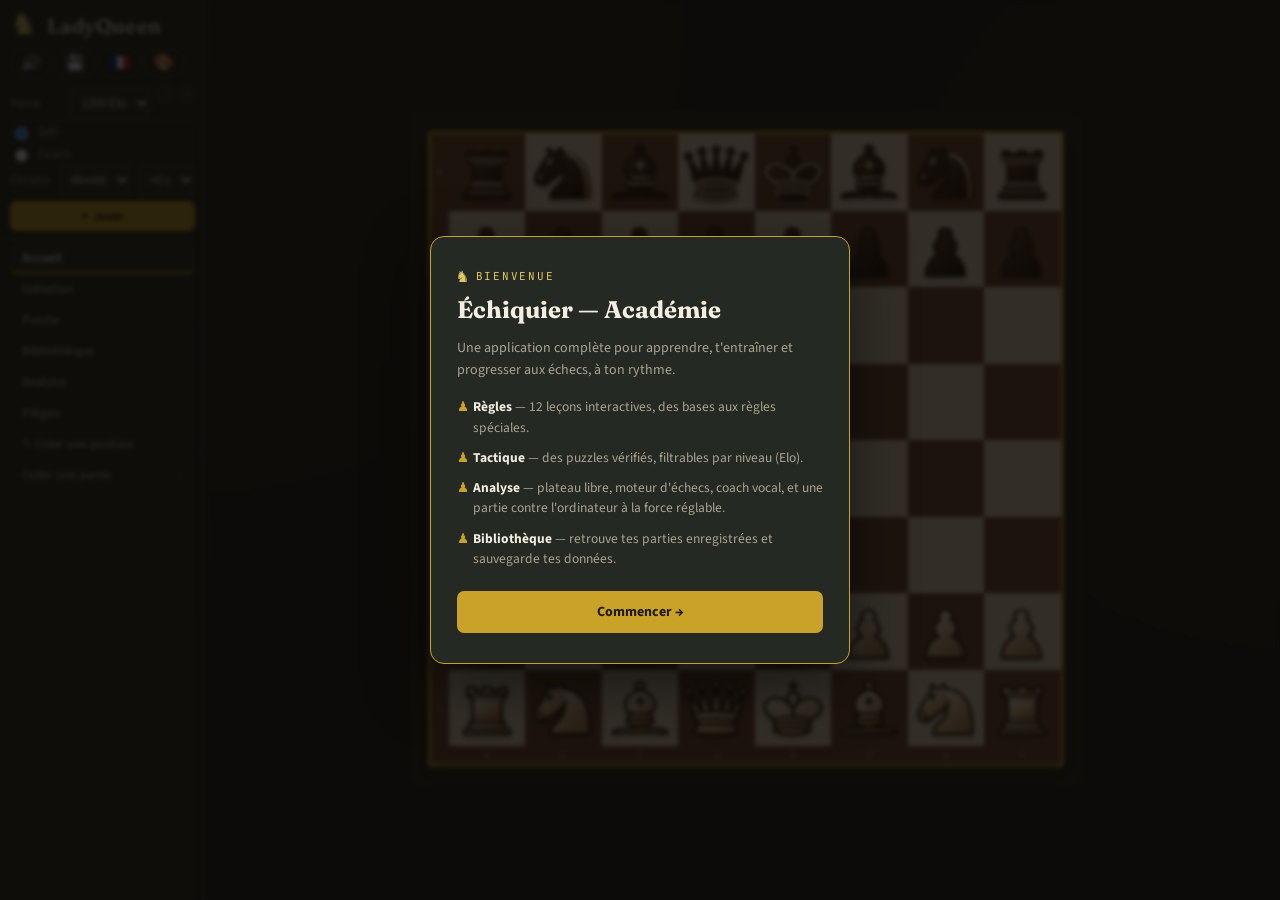
==== commit a4b8b96f: "Mise a jour du 26/10/2026 a 21:08:49,82" ====
--- a/jeu.html
+++ b/jeu.html
@@ -144,6 +144,7 @@
               <option value="tactique">Puzzle</option>
               <option value="bibliotheque">Bibliothèque</option>
               <option value="analyse">Analyse</option>
+              <option value="pieges">Pièges</option>
               <option value="editor">✎ Créer une position</option>
               <option value="pgn">Coller une partie</option>
             </select>
@@ -214,6 +215,9 @@
     <button class="tab-btn" data-tab="analyse">
       Analyse
     </button>
+    <button class="tab-btn" data-tab="pieges">
+      Pièges
+    </button>
     <button class="tab-btn sidebar-action-btn" id="openEditorBtn">
       ✎ Créer une position
     </button>
@@ -284,6 +288,39 @@
             <button class="btn-primary" id="nextPuzzleBtn">Puzzle suivant →</button>
           </div>
           <div class="puzzle-explanation" id="puzzleExplanation" hidden></div>
+        </div>
+      </div>
+    </section>
+
+    <!-- PIÈGES D'OUVERTURE -->
+    <section id="view-pieges" class="view">
+      <div class="trap-layout">
+        <aside class="trap-list-col">
+          <p class="eyebrow">Pièges d'ouverture</p>
+          <div id="trapList" class="trap-list"></div>
+        </aside>
+
+        <div class="trap-board-col">
+          <div id="trapBoardMount"></div>
+          <div class="trap-mode-row">
+            <button class="filter-chip active" id="trapModeDemo">Démonstration</button>
+            <button class="filter-chip" id="trapModePlay">À toi de jouer</button>
+          </div>
+          <div class="nav-controls" id="trapNav">
+            <button class="btn-ghost nav-btn" id="trapFirstBtn" title="Début">⏮</button>
+            <button class="btn-ghost nav-btn" id="trapPrevBtn" title="Coup précédent">◀</button>
+            <button class="btn-ghost nav-btn" id="trapNextBtn" title="Coup suivant">▶</button>
+            <button class="btn-ghost nav-btn" id="trapLastBtn" title="Fin du piège">⏭</button>
+          </div>
+          <button class="btn-ghost" id="trapRestartBtn" hidden>Recommencer</button>
+        </div>
+
+        <div class="trap-side-col">
+          <h2 class="trap-title" id="trapTitle">—</h2>
+          <p class="trap-summary" id="trapSummary"></p>
+          <div class="trap-moves" id="trapMoves"></div>
+          <p class="trap-note" id="trapNote"></p>
+          <p class="trap-lesson" id="trapLesson" hidden></p>
         </div>
       </div>
     </section>
--- a/css/style.css
+++ b/css/style.css
@@ -1319,3 +1319,81 @@
   .coach-title-row .info-icon-btn { flex: none; }
   .coach-reading .fullgame-redo-btn { display: none; }
 }
+
+/* ---------- PIÈGES D'OUVERTURE ---------- */
+/* Réutilise les classes existantes (filter-chip, nav-controls, btn-ghost,
+   eyebrow) : seules la mise en colonnes et la liste des coups sont neuves.
+   Les couleurs viennent des variables du thème déclarées en tête de fichier
+   (--bg-panel, --border-soft, --ink, --ink-dim, --radius) : toute autre
+   graphie laisse les lignes sans fond ni bordure. */
+.trap-layout {
+  display: grid;
+  grid-template-columns: minmax(200px, 250px) auto minmax(220px, 300px);
+  gap: 16px;
+  align-items: start;
+}
+.trap-list { display: flex; flex-direction: column; gap: 3px; max-height: 70vh; overflow-y: auto; }
+
+/* Une ligne par piège : le niveau Elo d'abord, le nom ensuite. */
+.trap-item {
+  display: flex; align-items: baseline; gap: 9px;
+  text-align: left; padding: 7px 10px;
+  background: var(--bg-panel); border: 1px solid var(--border-soft);
+  border-radius: var(--radius); color: var(--ink);
+  cursor: pointer; font: inherit;
+}
+.trap-item:hover { border-color: var(--brass-soft); }
+.trap-item.active { background: rgba(201, 162, 39, 0.18); border-color: var(--brass); }
+.trap-item-elo {
+  font-family: var(--font-mono); font-size: 11px; color: var(--brass-soft);
+  width: 30px; flex-shrink: 0; text-align: right;
+}
+.trap-item-name { font-size: 13px; font-weight: 600; line-height: 1.3; }
+
+/* Le plateau prend la largeur de sa colonne, bordure et réglette comprises
+   (24 px de châssis + 6 px de marge), au lieu des 11vw de la formule
+   générale : sur un écran de 393 px celle-ci donnait 370 px de plateau dans
+   une colonne de 357, et les bords étaient rognés. */
+.trap-board-col {
+  display: flex; flex-direction: column; align-items: center; gap: 10px;
+  min-width: 0; container-type: inline-size;
+}
+.trap-board-col .board { --sq: min(72px, calc((100cqw - 30px) / 8)); }
+.trap-mode-row { display: flex; gap: 6px; }
+
+.trap-title { font-family: var(--font-display); font-size: 18px; margin: 0 0 4px; }
+.trap-summary { font-size: 13px; color: var(--ink-dim); margin: 0 0 10px; line-height: 1.45; }
+
+.trap-moves {
+  display: flex; flex-wrap: wrap; gap: 3px 6px;
+  font-family: var(--font-mono); font-size: 13px;
+  padding: 8px; background: var(--bg-panel); border-radius: var(--radius);
+  margin-bottom: 10px;
+}
+.trap-move-num { color: var(--ink-faint); }
+.trap-move { color: var(--ink-dim); padding: 0 2px; border-radius: 3px; }
+.trap-move.played { color: var(--ink); cursor: pointer; }
+.trap-move.current { background: rgba(201, 162, 39, 0.25); color: var(--brass-soft); font-weight: 600; }
+.trap-move.failed { background: rgba(192, 106, 92, 0.35); color: #fff; }
+
+.trap-note { font-size: 13px; line-height: 1.5; margin: 0 0 8px; min-height: 2.6em; }
+.trap-note-good { color: var(--success); }
+.trap-note-bad { color: var(--error); }
+.trap-lesson {
+  font-size: 12px; line-height: 1.5; color: var(--ink-dim);
+  border-left: 3px solid var(--brass); padding-left: 10px; margin: 0;
+}
+
+/* Sous 1000 px les trois colonnes s'empilent, la liste reste verticale mais
+   plafonnée pour que le plateau reste à portée de pouce.
+   Attention : une piste `1fr` ne descend jamais sous son min-content, donc
+   la grille doit être déclarée minmax(0, 1fr) — sinon une colonne plus large
+   que l'écran repousse le plateau, centré, hors du cadre visible, où il est
+   à la fois invisible et inatteignable puisque body a overflow-x: hidden. */
+@media (max-width: 1000px) {
+  .trap-layout { grid-template-columns: minmax(0, 1fr); gap: 12px; }
+  .trap-list-col, .trap-board-col, .trap-side-col { min-width: 0; }
+  .trap-list { max-height: 29vh; }
+  .trap-item { padding: 8px 10px; }
+  .trap-title { font-size: 16px; }
+}
